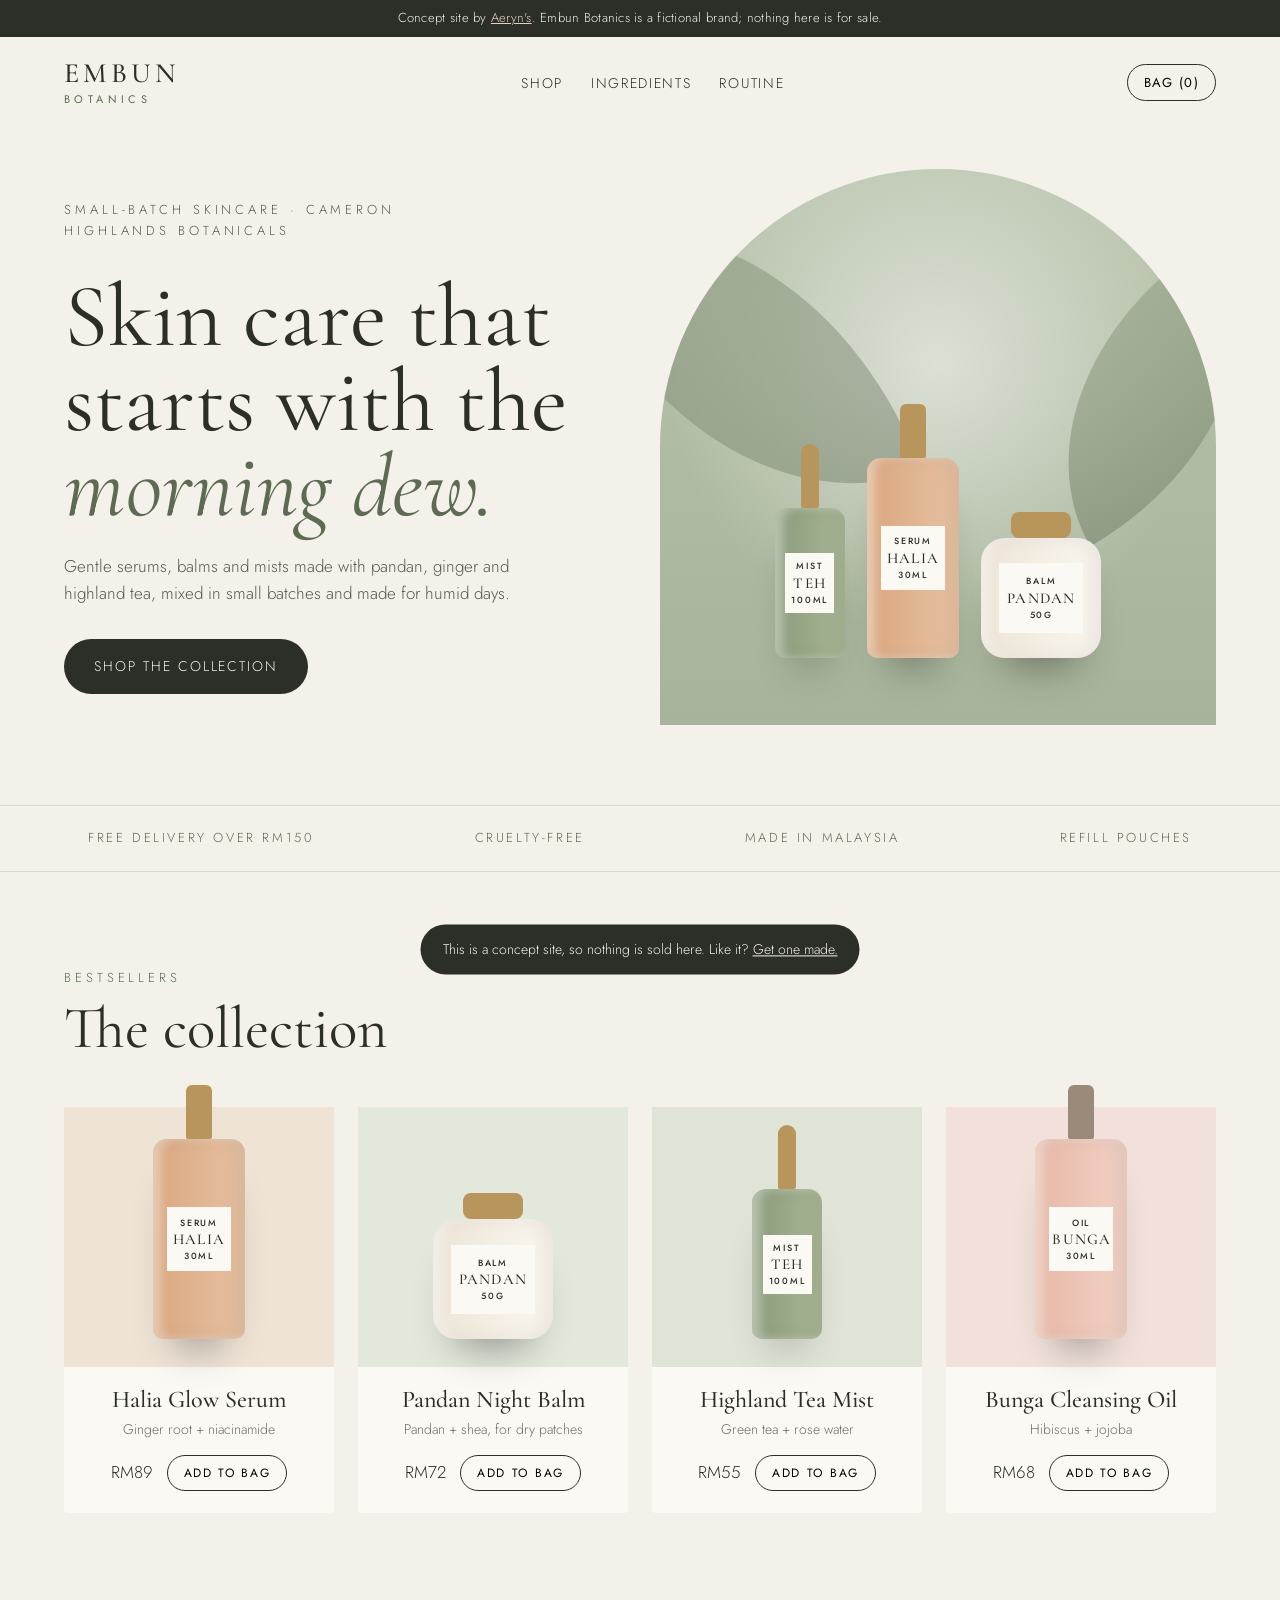
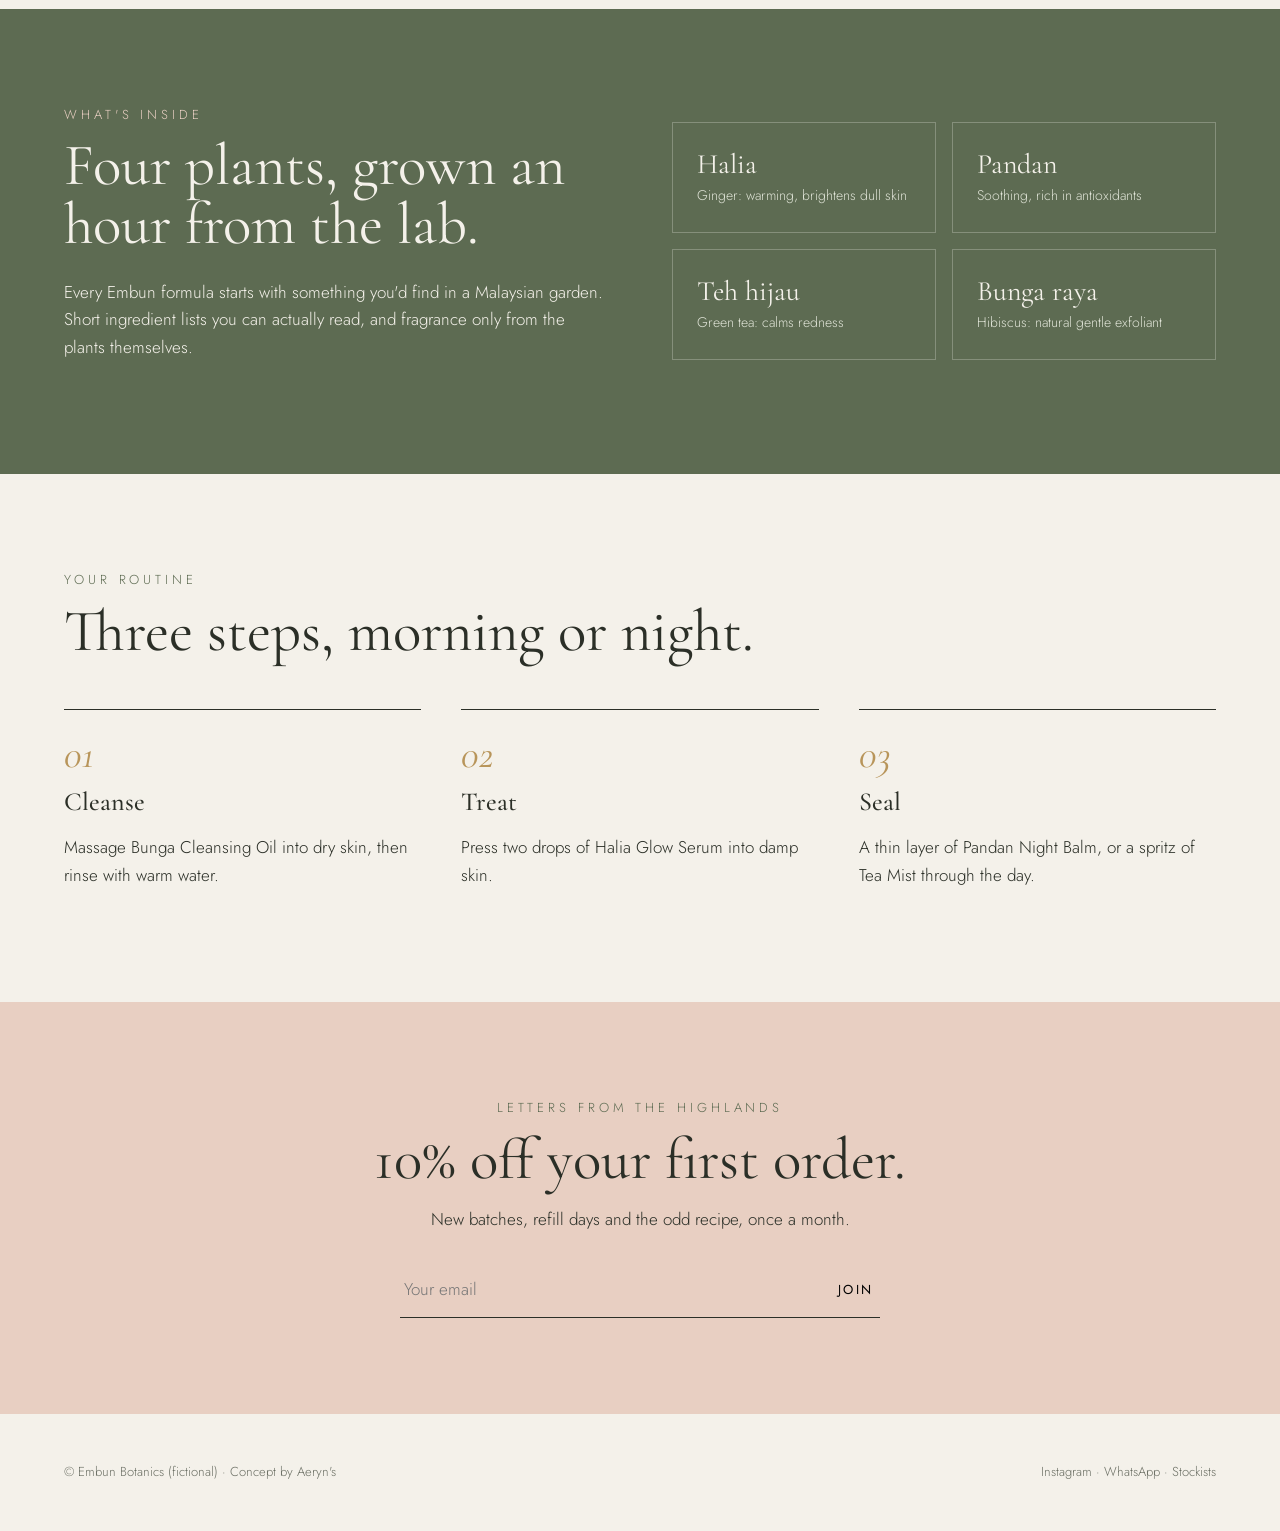
==== work/embun/index.html @ 61629719 "Broaden to all small brands, add 4 concept sites Co-Authored-By: Claude Opus 5.5 <noreply@anthropic." ====
<!doctype html>
<html lang="en">
<head>
<meta charset="utf-8">
<meta name="viewport" content="width=device-width, initial-scale=1">
<meta name="robots" content="noindex">
<title>Embun Botanics · Concept site by Aeryn's</title>
<link rel="preconnect" href="https://fonts.googleapis.com">
<link rel="preconnect" href="https://fonts.gstatic.com" crossorigin>
<link href="https://fonts.googleapis.com/css2?family=Cormorant+Garamond:ital,wght@0,400;0,500;1,400&family=Jost:wght@300;400;500&display=swap" rel="stylesheet">
<style>
  :root { --cream: #f4f1ea; --sage: #b9c4ad; --sage-d: #5d6b52; --ink: #2b2f27; --blush: #e8cfc2; --gold: #b8955a; }
  * { box-sizing: border-box; }
  body { margin: 0; background: var(--cream); color: var(--ink); font: 300 17px/1.6 Jost, system-ui, sans-serif; overflow-x: hidden; }
  a { color: inherit; }
  .concept { background: var(--ink); color: var(--cream); font-size: 13px; text-align: center; padding: 8px 16px; letter-spacing: .02em; }
  .concept a { color: var(--blush); }
  header { display: flex; align-items: center; justify-content: space-between; padding: 22px clamp(16px, 5vw, 64px); }
  .logo { font: 500 28px/1 'Cormorant Garamond', serif; letter-spacing: .14em; text-transform: uppercase; }
  .logo small { display: block; font: 400 11px Jost; letter-spacing: .4em; color: var(--sage-d); margin-top: 4px; }
  nav { display: flex; gap: 28px; font-size: 14px; letter-spacing: .12em; text-transform: uppercase; }
  nav a { text-decoration: none; }
  .bag { border: 1px solid var(--ink); border-radius: 999px; padding: 8px 16px; font-size: 13px; letter-spacing: .1em; text-transform: uppercase; background: none; font-family: inherit; cursor: pointer; }
  .hero { display: grid; grid-template-columns: 1fr 1fr; align-items: center; gap: 40px; padding: 40px clamp(16px, 5vw, 64px) 80px; }
  .hero h1 { font: 400 clamp(52px, 7vw, 104px)/.95 'Cormorant Garamond', serif; margin: 0 0 24px; }
  .hero h1 em { color: var(--sage-d); }
  .hero p { max-width: 30em; color: #555a50; margin: 0 0 32px; }
  .btn { display: inline-block; background: var(--ink); color: var(--cream); text-decoration: none; padding: 16px 30px; border-radius: 999px; font-size: 14px; letter-spacing: .14em; text-transform: uppercase; border: 0; cursor: pointer; font-family: inherit; }
  .stage { position: relative; aspect-ratio: 1 / 1; border-radius: 50% 50% 0 0; background: radial-gradient(circle at 50% 35%, #fff8 0, transparent 60%), linear-gradient(180deg, var(--sage) 0%, #a7b39a 100%); display: flex; align-items: flex-end; justify-content: center; gap: 4%; padding-bottom: 12%; overflow: hidden; }
  .leaf { position: absolute; width: 46%; height: 60%; border-radius: 0 100% 0 100%; background: linear-gradient(135deg, #7d8c6f, #4f5d45); opacity: .35; }
  .leaf.l1 { top: 4%; left: -8%; transform: rotate(-20deg); }
  .leaf.l2 { top: 10%; right: -12%; transform: rotate(60deg) scale(.8); }
  /* CSS bottles */
  .bottle { position: relative; display: flex; flex-direction: column; align-items: center; z-index: 1; }
  .cap { background: var(--gold); border-radius: 6px 6px 2px 2px; }
  .glass { border-radius: 14px 14px 10px 10px; display: flex; align-items: center; justify-content: center; box-shadow: inset -10px 0 18px #0001, inset 8px 0 10px #fff6, 0 30px 40px -24px #0006; }
  .label { background: #fbf9f4; width: 70%; padding: 10% 4%; text-align: center; font: 500 9px/1.3 Jost; letter-spacing: .2em; text-transform: uppercase; }
  .label b { display: block; font: 500 15px 'Cormorant Garamond', serif; letter-spacing: .08em; margin: 2px 0; }
  .b1 .cap { width: 26px; height: 54px; } .b1 .glass { width: 92px; height: 200px; background: linear-gradient(90deg, #d9a77f, #e8c2a3); }
  .b2 .cap { width: 60px; height: 26px; border-radius: 8px; } .b2 .glass { width: 120px; height: 120px; border-radius: 24px; background: linear-gradient(90deg, #ece4d6, #fbf7f0); }
  .b3 .cap { width: 18px; height: 64px; border-radius: 9px 9px 2px 2px; } .b3 .glass { width: 70px; height: 150px; background: linear-gradient(90deg, #8a9a7a, #aab896); }
  .strip { display: flex; justify-content: space-around; flex-wrap: wrap; gap: 16px; padding: 22px 16px; border-block: 1px solid #2b2f2722; font-size: 13px; letter-spacing: .2em; text-transform: uppercase; color: var(--sage-d); }
  section { padding: 96px clamp(16px, 5vw, 64px); }
  .eyebrow { font-size: 13px; letter-spacing: .3em; text-transform: uppercase; color: var(--sage-d); margin: 0 0 12px; }
  h2 { font: 400 clamp(38px, 4.6vw, 64px)/1 'Cormorant Garamond', serif; margin: 0 0 48px; }
  .products { display: grid; grid-template-columns: repeat(4, 1fr); gap: 24px; }
  .card { background: #fbf9f4; border-radius: 4px; padding: 0 0 22px; text-align: center; }
  .card .pic { height: 260px; display: flex; align-items: flex-end; justify-content: center; padding-bottom: 28px; margin-bottom: 18px; }
  .card h3 { font: 500 24px 'Cormorant Garamond', serif; margin: 0; }
  .card p { margin: 4px 0 14px; font-size: 14px; color: #6b6f64; }
  .card .row { display: flex; justify-content: center; align-items: center; gap: 14px; }
  .card button { background: none; border: 1px solid var(--ink); border-radius: 999px; padding: 8px 16px; font: 400 12px Jost; letter-spacing: .14em; text-transform: uppercase; cursor: pointer; }
  .card button:hover { background: var(--ink); color: var(--cream); }
  .story { display: grid; grid-template-columns: 1fr 1fr; gap: 64px; align-items: center; background: var(--sage-d); color: var(--cream); }
  .story h2 { margin-bottom: 24px; } .story .eyebrow { color: var(--blush); }
  .ingredients { display: grid; grid-template-columns: 1fr 1fr; gap: 16px; }
  .ing { border: 1px solid #f4f1ea44; padding: 24px; }
  .ing b { display: block; font: 400 28px 'Cormorant Garamond', serif; }
  .ing span { font-size: 14px; color: #dfe3d6; }
  .routine { display: grid; grid-template-columns: repeat(3, 1fr); gap: 40px; counter-reset: r; }
  .step { border-top: 1px solid var(--ink); padding-top: 20px; }
  .step::before { counter-increment: r; content: "0" counter(r); font: italic 400 40px 'Cormorant Garamond', serif; color: var(--gold); }
  .step h3 { font: 500 26px 'Cormorant Garamond', serif; margin: 8px 0; }
  .news { text-align: center; background: var(--blush); }
  .news h2 { margin-bottom: 16px; }
  .news form { display: flex; max-width: 480px; margin: 28px auto 0; border-bottom: 1px solid var(--ink); }
  .news input { flex: 1; background: none; border: 0; padding: 14px 4px; font: inherit; outline: none; min-width: 0; }
  .news button { background: none; border: 0; font: 400 13px Jost; letter-spacing: .2em; text-transform: uppercase; cursor: pointer; }
  footer { padding: 48px clamp(16px, 5vw, 64px); display: flex; justify-content: space-between; flex-wrap: wrap; gap: 16px; font-size: 13px; color: #6b6f64; }
  .toast { position: fixed; left: 50%; bottom: 24px; transform: translate(-50%, calc(100% + 48px)); background: var(--ink); color: var(--cream); padding: 14px 22px; border-radius: 999px; font-size: 14px; transition: transform .35s ease; z-index: 9; }
  .toast.show { transform: translate(-50%, 0); }
  @media (max-width: 900px) {
    nav { display: none; }
    .hero, .story { grid-template-columns: 1fr; }
    .products { grid-template-columns: 1fr 1fr; }
    .routine { grid-template-columns: 1fr; }
  }
  @media (max-width: 520px) { .products, .ingredients { grid-template-columns: 1fr; } .b1 .glass { width: 74px; height: 160px; } .b2 .glass { width: 96px; height: 96px; } .b3 .glass { width: 56px; height: 120px; } }
</style>
</head>
<body>
<div class="concept">Concept site by <a href="../../">Aeryn's</a>. Embun Botanics is a fictional brand; nothing here is for sale.</div>
<header>
  <div class="logo">Embun<small>botanics</small></div>
  <nav><a href="#shop">Shop</a><a href="#story">Ingredients</a><a href="#routine">Routine</a></nav>
  <button class="bag" data-demo>Bag (0)</button>
</header>

<div class="hero">
  <div>
    <p class="eyebrow">Small-batch skincare · Cameron Highlands botanicals</p>
    <h1>Skin care that starts with the <em>morning dew.</em></h1>
    <p>Gentle serums, balms and mists made with pandan, ginger and highland tea, mixed in small batches and made for humid days.</p>
    <a class="btn" href="#shop">Shop the collection</a>
  </div>
  <div class="stage" aria-hidden="true">
    <span class="leaf l1"></span><span class="leaf l2"></span>
    <div class="bottle b3"><div class="cap"></div><div class="glass"><div class="label">Mist<b>Teh</b>100ml</div></div></div>
    <div class="bottle b1"><div class="cap"></div><div class="glass"><div class="label">Serum<b>Halia</b>30ml</div></div></div>
    <div class="bottle b2"><div class="cap"></div><div class="glass"><div class="label">Balm<b>Pandan</b>50g</div></div></div>
  </div>
</div>

<div class="strip"><span>Free delivery over RM150</span><span>Cruelty-free</span><span>Made in Malaysia</span><span>Refill pouches</span></div>

<section id="shop">
  <p class="eyebrow">Bestsellers</p>
  <h2>The collection</h2>
  <div class="products">
    <div class="card"><div class="pic" style="background:#efe3d6"><div class="bottle b1"><div class="cap"></div><div class="glass"><div class="label">Serum<b>Halia</b>30ml</div></div></div></div><h3>Halia Glow Serum</h3><p>Ginger root + niacinamide</p><div class="row"><span>RM89</span><button data-demo>Add to bag</button></div></div>
    <div class="card"><div class="pic" style="background:#e3e8dc"><div class="bottle b2"><div class="cap"></div><div class="glass"><div class="label">Balm<b>Pandan</b>50g</div></div></div></div><h3>Pandan Night Balm</h3><p>Pandan + shea, for dry patches</p><div class="row"><span>RM72</span><button data-demo>Add to bag</button></div></div>
    <div class="card"><div class="pic" style="background:#dfe4d6"><div class="bottle b3"><div class="cap"></div><div class="glass"><div class="label">Mist<b>Teh</b>100ml</div></div></div></div><h3>Highland Tea Mist</h3><p>Green tea + rose water</p><div class="row"><span>RM55</span><button data-demo>Add to bag</button></div></div>
    <div class="card"><div class="pic" style="background:#f1e1da"><div class="bottle b1"><div class="cap" style="background:#9a8a7a"></div><div class="glass" style="background:linear-gradient(90deg,#e7b7a6,#f2d3c6)"><div class="label">Oil<b>Bunga</b>30ml</div></div></div></div><h3>Bunga Cleansing Oil</h3><p>Hibiscus + jojoba</p><div class="row"><span>RM68</span><button data-demo>Add to bag</button></div></div>
  </div>
</section>

<section class="story" id="story">
  <div>
    <p class="eyebrow">What's inside</p>
    <h2>Four plants, grown an hour from the lab.</h2>
    <p>Every Embun formula starts with something you'd find in a Malaysian garden. Short ingredient lists you can actually read, and fragrance only from the plants themselves.</p>
  </div>
  <div class="ingredients">
    <div class="ing"><b>Halia</b><span>Ginger: warming, brightens dull skin</span></div>
    <div class="ing"><b>Pandan</b><span>Soothing, rich in antioxidants</span></div>
    <div class="ing"><b>Teh hijau</b><span>Green tea: calms redness</span></div>
    <div class="ing"><b>Bunga raya</b><span>Hibiscus: natural gentle exfoliant</span></div>
  </div>
</section>

<section id="routine">
  <p class="eyebrow">Your routine</p>
  <h2>Three steps, morning or night.</h2>
  <div class="routine">
    <div class="step"><h3>Cleanse</h3><p>Massage Bunga Cleansing Oil into dry skin, then rinse with warm water.</p></div>
    <div class="step"><h3>Treat</h3><p>Press two drops of Halia Glow Serum into damp skin.</p></div>
    <div class="step"><h3>Seal</h3><p>A thin layer of Pandan Night Balm, or a spritz of Tea Mist through the day.</p></div>
  </div>
</section>

<section class="news">
  <p class="eyebrow">Letters from the highlands</p>
  <h2>10% off your first order.</h2>
  <p>New batches, refill days and the odd recipe, once a month.</p>
  <form onsubmit="event.preventDefault(); toast()"><input type="email" placeholder="Your email" aria-label="Your email"><button>Join</button></form>
</section>

<footer><span>© Embun Botanics (fictional) · Concept by Aeryn's</span><span>Instagram · WhatsApp · Stockists</span></footer>
<div class="toast" role="status">This is a concept site, so nothing is sold here. Like it? <a href="../../#contact">Get one made.</a></div>
<script>
  const t = document.querySelector('.toast'); let timer;
  function toast() { t.classList.add('show'); clearTimeout(timer); timer = setTimeout(() => t.classList.remove('show'), 3200); }
  document.querySelectorAll('[data-demo]').forEach(b => b.addEventListener('click', toast));
</script>
</body>
</html>
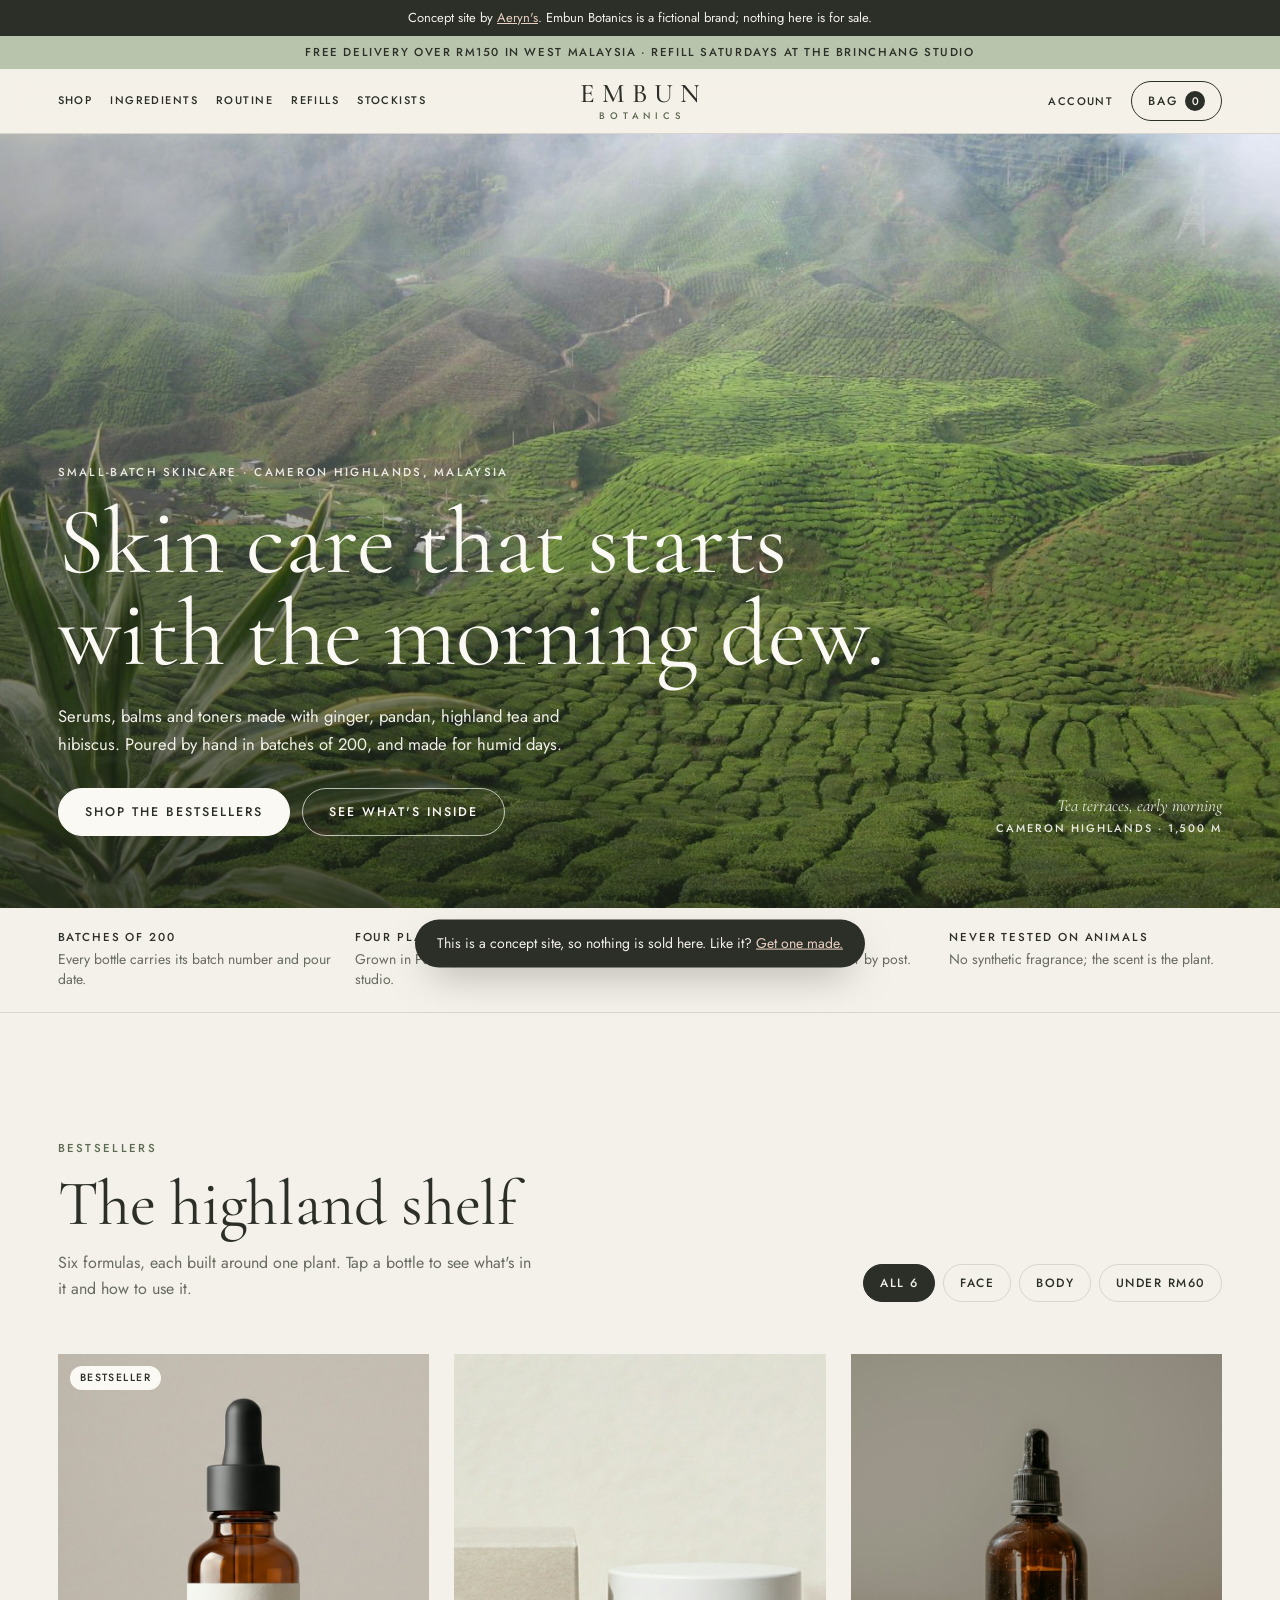
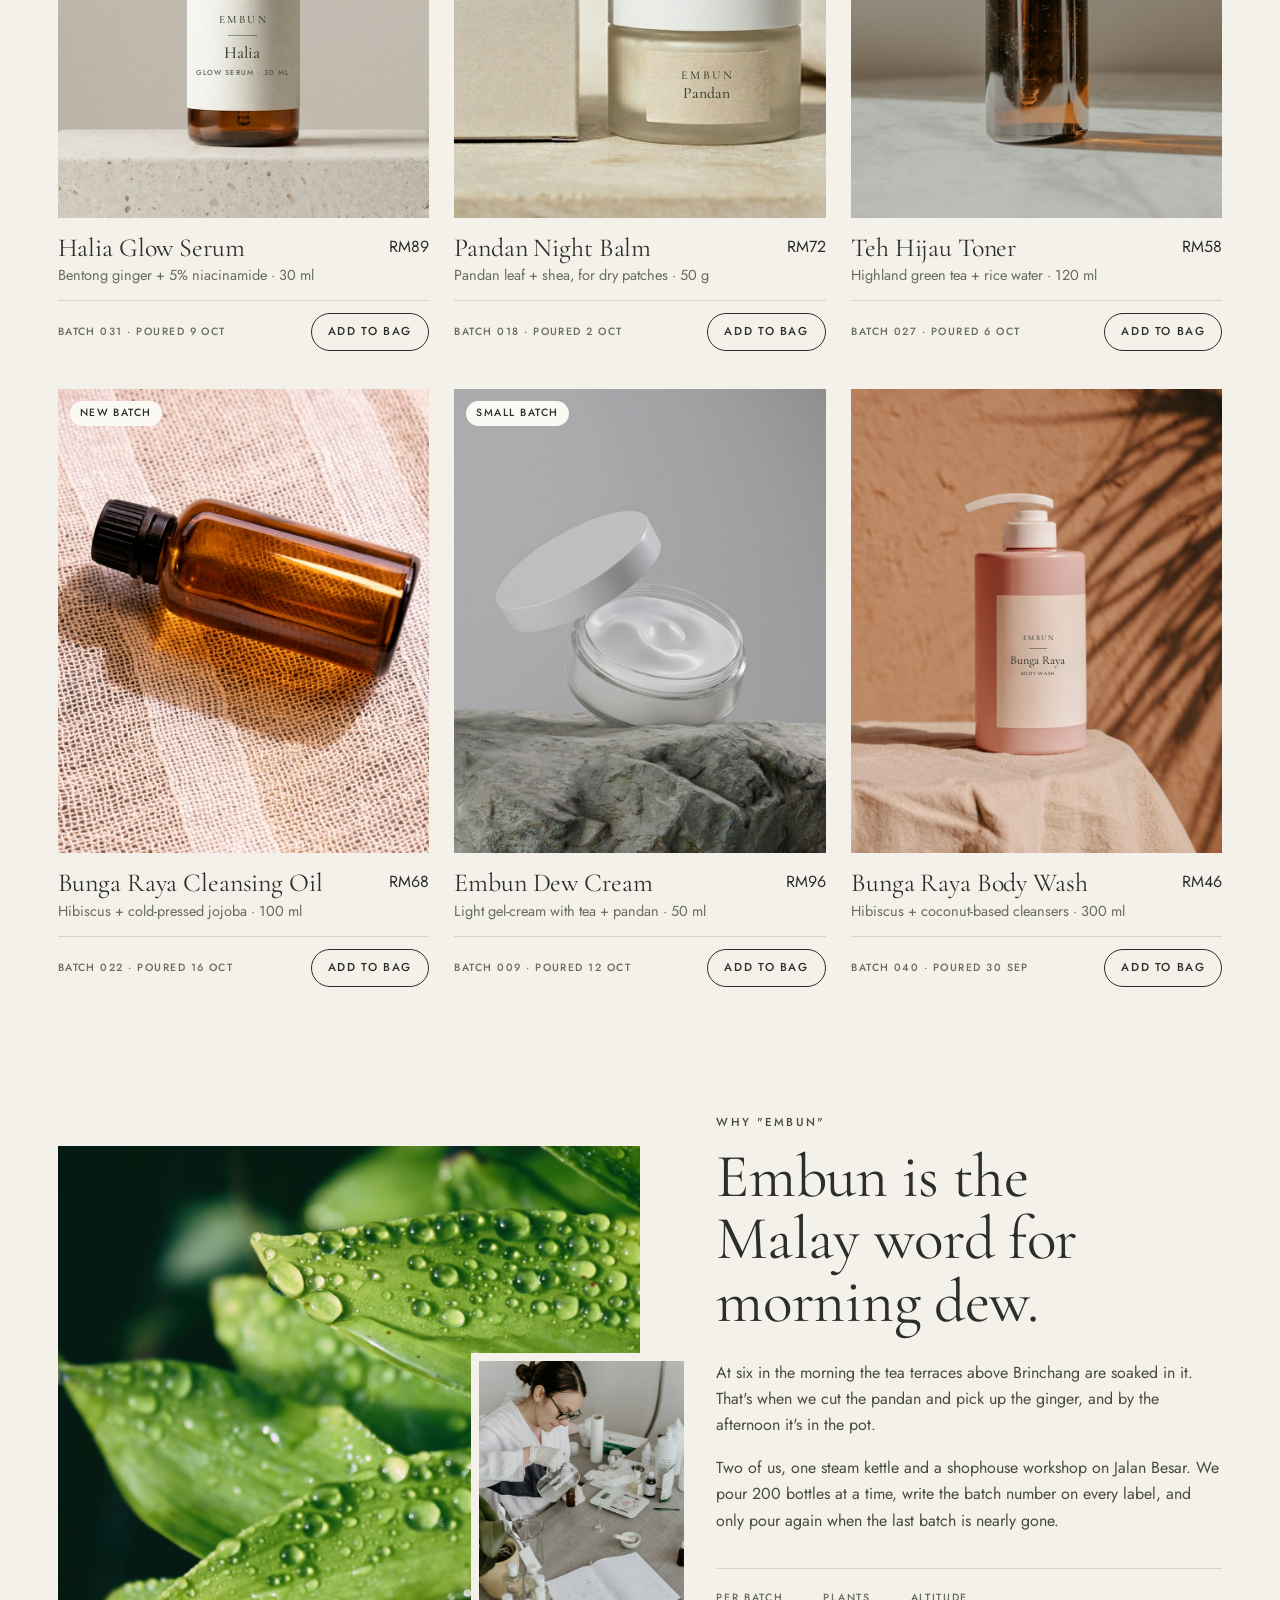
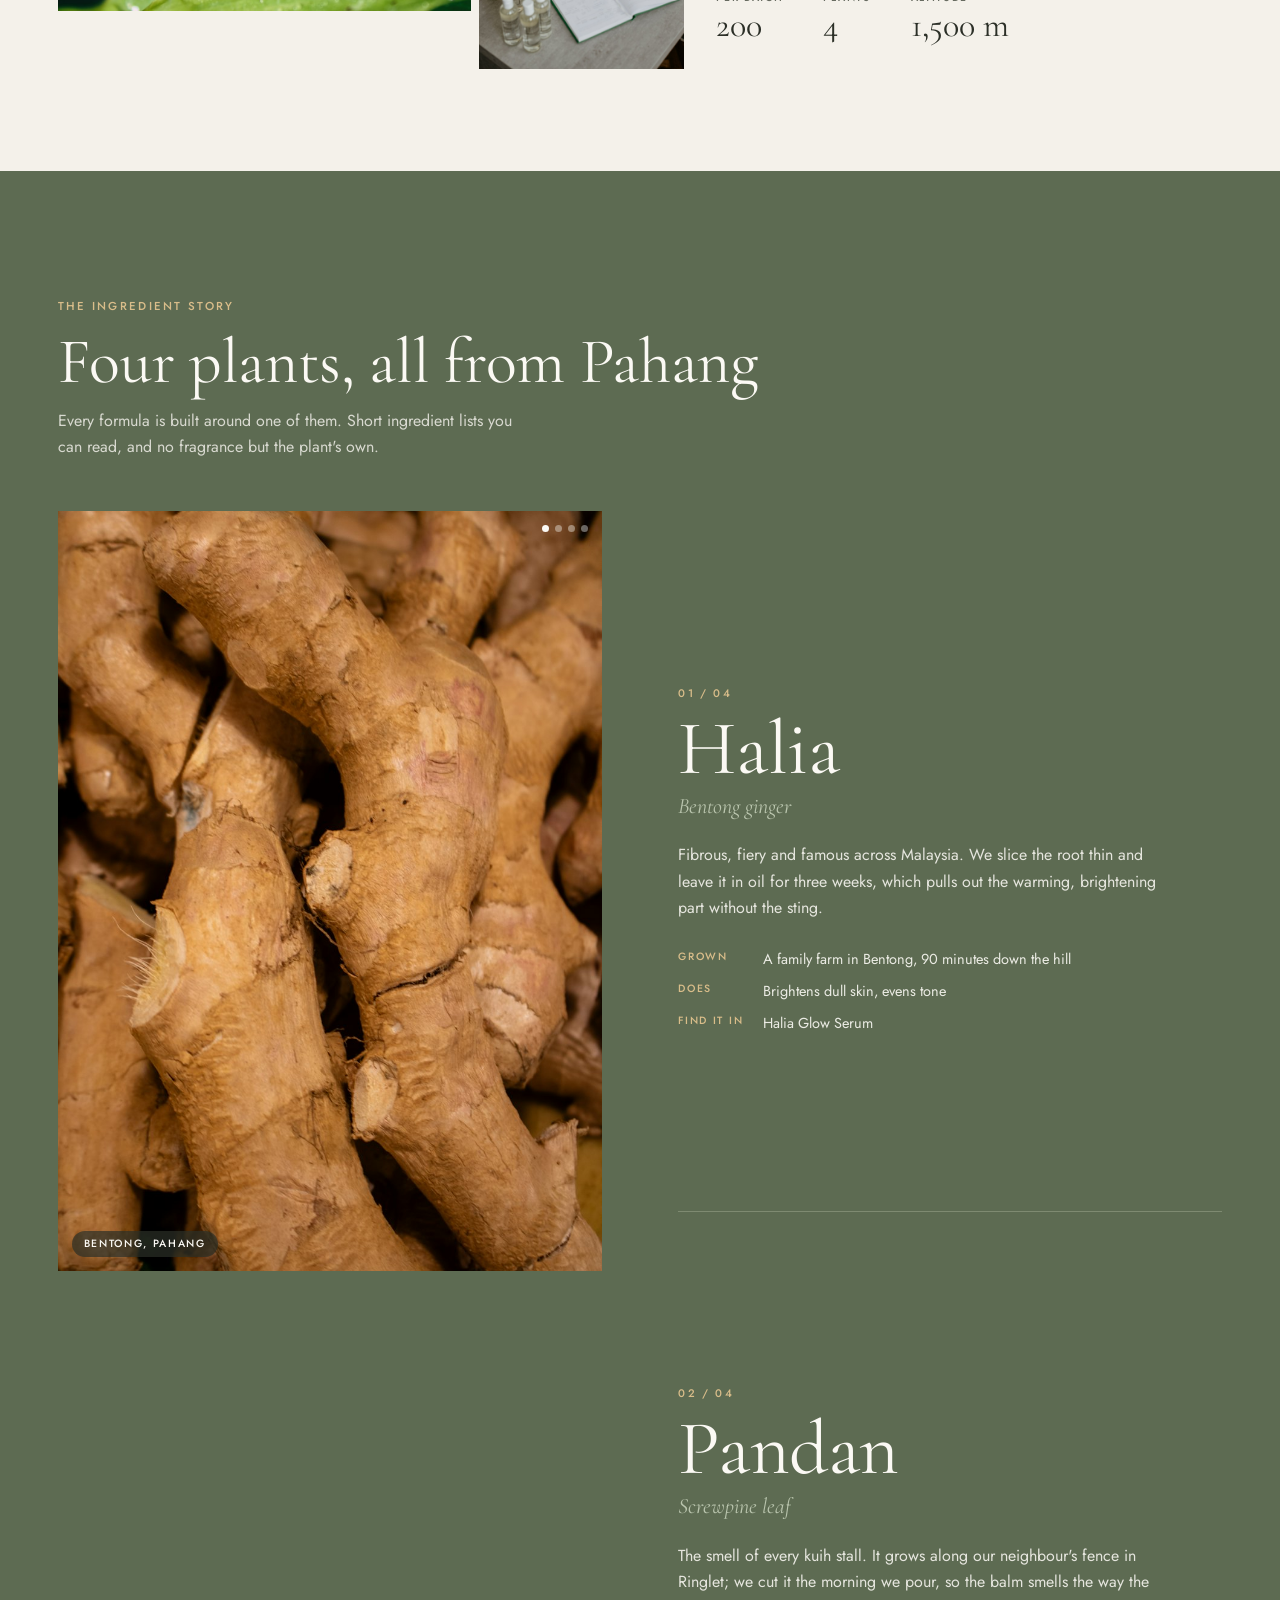
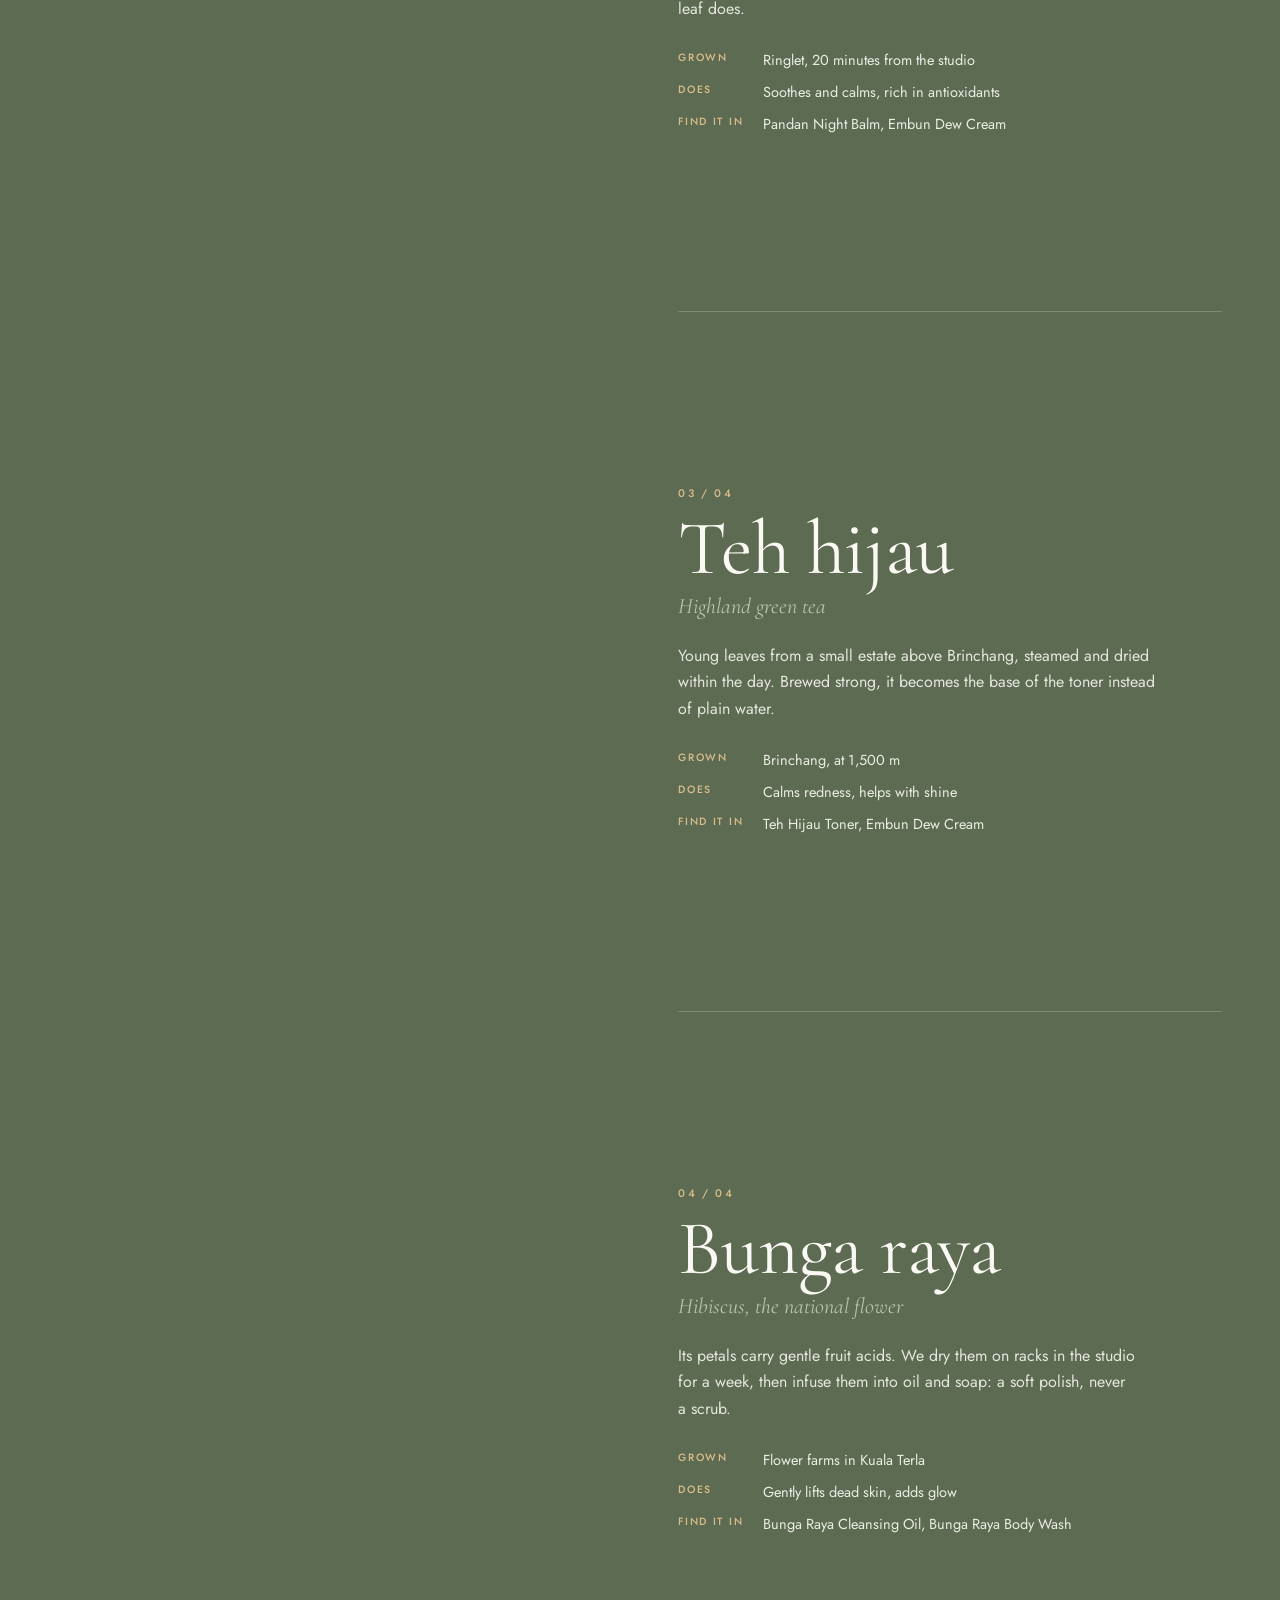
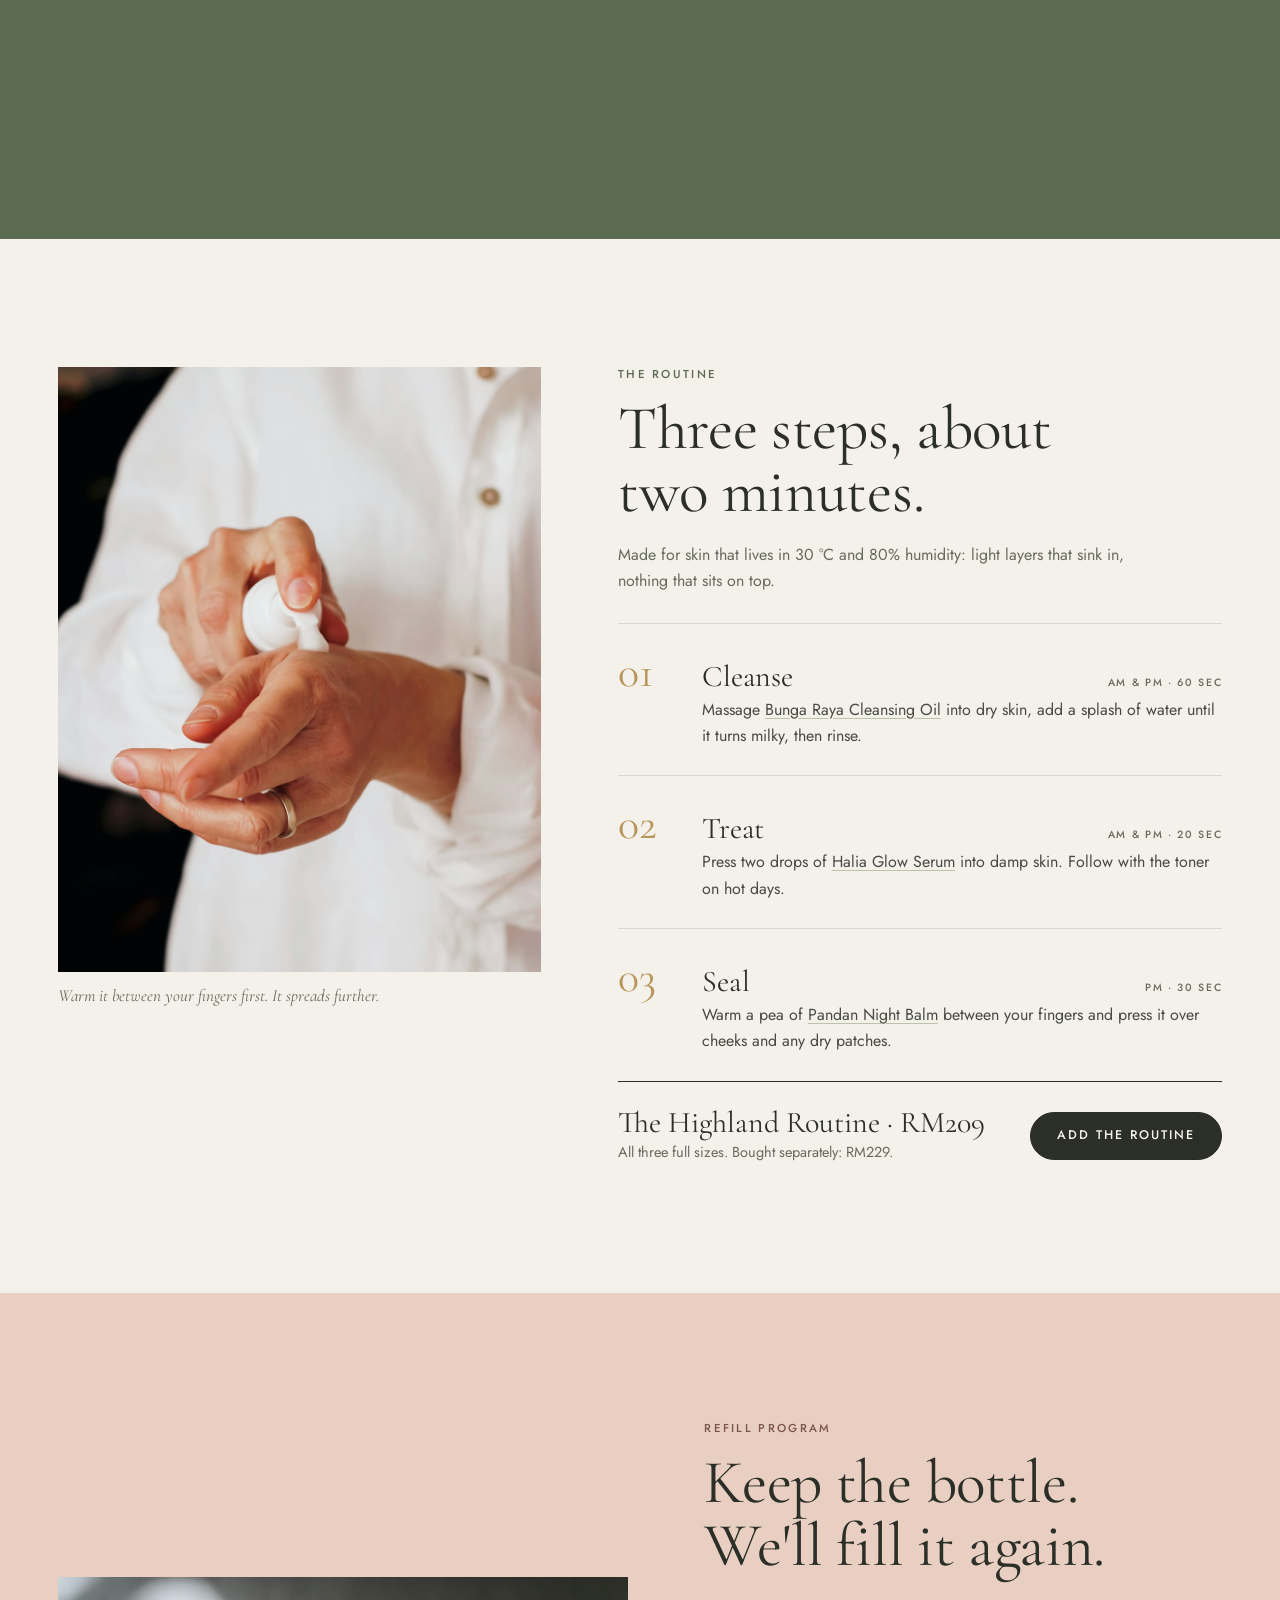
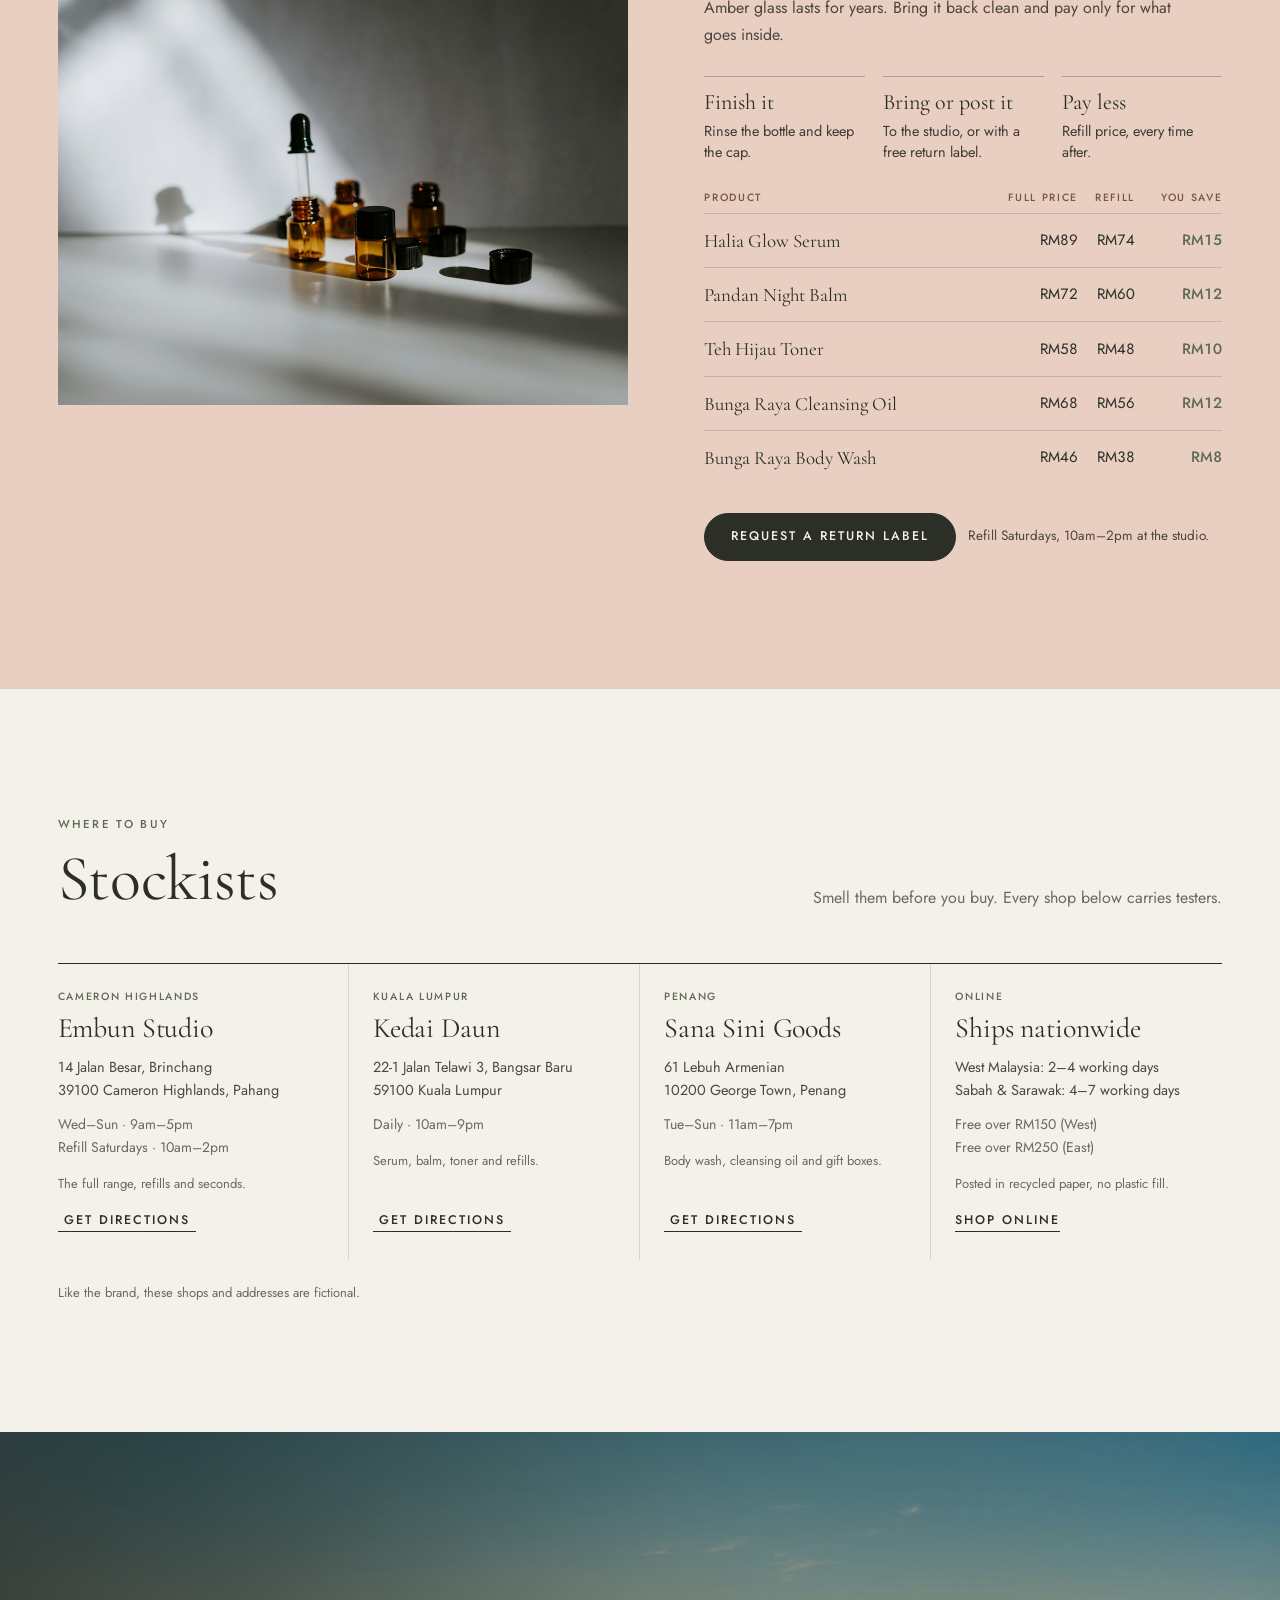
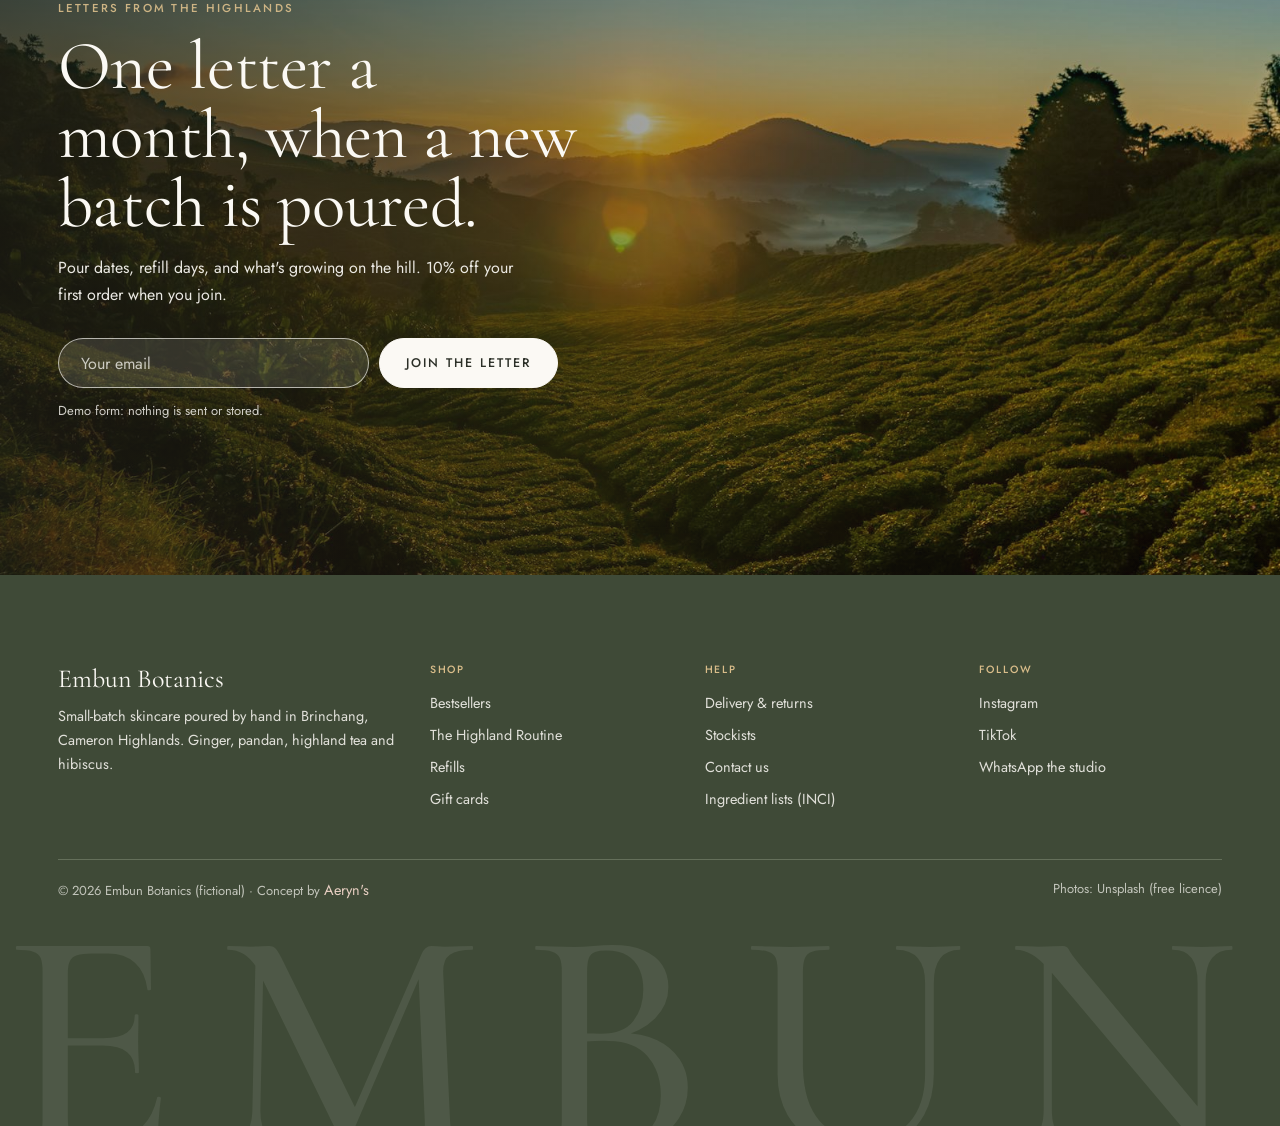
==== commit e0ac6165: "Auto-sync: 93 file(s), 2026-10-21 13:48" ====
--- a/work/embun/index.html
+++ b/work/embun/index.html
@@ -1,156 +1,387 @@
 <!doctype html>
-<html lang="en">
+<html lang="en-MY">
 <head>
 <meta charset="utf-8">
 <meta name="viewport" content="width=device-width, initial-scale=1">
 <meta name="robots" content="noindex">
-<title>Embun Botanics · Concept site by Aeryn's</title>
+<title>Embun Botanics · Small-batch skincare from Cameron Highlands · Concept site by Aeryn's</title>
+<meta name="description" content="A concept shop by Aeryn's for a fictional skincare brand: ginger, pandan, highland tea and hibiscus, poured in small batches in Cameron Highlands.">
+<meta name="theme-color" content="#f4f1ea">
 <link rel="preconnect" href="https://fonts.googleapis.com">
 <link rel="preconnect" href="https://fonts.gstatic.com" crossorigin>
 <link href="https://fonts.googleapis.com/css2?family=Cormorant+Garamond:ital,wght@0,400;0,500;1,400&family=Jost:wght@300;400;500&display=swap" rel="stylesheet">
-<style>
-  :root { --cream: #f4f1ea; --sage: #b9c4ad; --sage-d: #5d6b52; --ink: #2b2f27; --blush: #e8cfc2; --gold: #b8955a; }
-  * { box-sizing: border-box; }
-  body { margin: 0; background: var(--cream); color: var(--ink); font: 300 17px/1.6 Jost, system-ui, sans-serif; overflow-x: hidden; }
-  a { color: inherit; }
-  .concept { background: var(--ink); color: var(--cream); font-size: 13px; text-align: center; padding: 8px 16px; letter-spacing: .02em; }
-  .concept a { color: var(--blush); }
-  header { display: flex; align-items: center; justify-content: space-between; padding: 22px clamp(16px, 5vw, 64px); }
-  .logo { font: 500 28px/1 'Cormorant Garamond', serif; letter-spacing: .14em; text-transform: uppercase; }
-  .logo small { display: block; font: 400 11px Jost; letter-spacing: .4em; color: var(--sage-d); margin-top: 4px; }
-  nav { display: flex; gap: 28px; font-size: 14px; letter-spacing: .12em; text-transform: uppercase; }
-  nav a { text-decoration: none; }
-  .bag { border: 1px solid var(--ink); border-radius: 999px; padding: 8px 16px; font-size: 13px; letter-spacing: .1em; text-transform: uppercase; background: none; font-family: inherit; cursor: pointer; }
-  .hero { display: grid; grid-template-columns: 1fr 1fr; align-items: center; gap: 40px; padding: 40px clamp(16px, 5vw, 64px) 80px; }
-  .hero h1 { font: 400 clamp(52px, 7vw, 104px)/.95 'Cormorant Garamond', serif; margin: 0 0 24px; }
-  .hero h1 em { color: var(--sage-d); }
-  .hero p { max-width: 30em; color: #555a50; margin: 0 0 32px; }
-  .btn { display: inline-block; background: var(--ink); color: var(--cream); text-decoration: none; padding: 16px 30px; border-radius: 999px; font-size: 14px; letter-spacing: .14em; text-transform: uppercase; border: 0; cursor: pointer; font-family: inherit; }
-  .stage { position: relative; aspect-ratio: 1 / 1; border-radius: 50% 50% 0 0; background: radial-gradient(circle at 50% 35%, #fff8 0, transparent 60%), linear-gradient(180deg, var(--sage) 0%, #a7b39a 100%); display: flex; align-items: flex-end; justify-content: center; gap: 4%; padding-bottom: 12%; overflow: hidden; }
-  .leaf { position: absolute; width: 46%; height: 60%; border-radius: 0 100% 0 100%; background: linear-gradient(135deg, #7d8c6f, #4f5d45); opacity: .35; }
-  .leaf.l1 { top: 4%; left: -8%; transform: rotate(-20deg); }
-  .leaf.l2 { top: 10%; right: -12%; transform: rotate(60deg) scale(.8); }
-  /* CSS bottles */
-  .bottle { position: relative; display: flex; flex-direction: column; align-items: center; z-index: 1; }
-  .cap { background: var(--gold); border-radius: 6px 6px 2px 2px; }
-  .glass { border-radius: 14px 14px 10px 10px; display: flex; align-items: center; justify-content: center; box-shadow: inset -10px 0 18px #0001, inset 8px 0 10px #fff6, 0 30px 40px -24px #0006; }
-  .label { background: #fbf9f4; width: 70%; padding: 10% 4%; text-align: center; font: 500 9px/1.3 Jost; letter-spacing: .2em; text-transform: uppercase; }
-  .label b { display: block; font: 500 15px 'Cormorant Garamond', serif; letter-spacing: .08em; margin: 2px 0; }
-  .b1 .cap { width: 26px; height: 54px; } .b1 .glass { width: 92px; height: 200px; background: linear-gradient(90deg, #d9a77f, #e8c2a3); }
-  .b2 .cap { width: 60px; height: 26px; border-radius: 8px; } .b2 .glass { width: 120px; height: 120px; border-radius: 24px; background: linear-gradient(90deg, #ece4d6, #fbf7f0); }
-  .b3 .cap { width: 18px; height: 64px; border-radius: 9px 9px 2px 2px; } .b3 .glass { width: 70px; height: 150px; background: linear-gradient(90deg, #8a9a7a, #aab896); }
-  .strip { display: flex; justify-content: space-around; flex-wrap: wrap; gap: 16px; padding: 22px 16px; border-block: 1px solid #2b2f2722; font-size: 13px; letter-spacing: .2em; text-transform: uppercase; color: var(--sage-d); }
-  section { padding: 96px clamp(16px, 5vw, 64px); }
-  .eyebrow { font-size: 13px; letter-spacing: .3em; text-transform: uppercase; color: var(--sage-d); margin: 0 0 12px; }
-  h2 { font: 400 clamp(38px, 4.6vw, 64px)/1 'Cormorant Garamond', serif; margin: 0 0 48px; }
-  .products { display: grid; grid-template-columns: repeat(4, 1fr); gap: 24px; }
-  .card { background: #fbf9f4; border-radius: 4px; padding: 0 0 22px; text-align: center; }
-  .card .pic { height: 260px; display: flex; align-items: flex-end; justify-content: center; padding-bottom: 28px; margin-bottom: 18px; }
-  .card h3 { font: 500 24px 'Cormorant Garamond', serif; margin: 0; }
-  .card p { margin: 4px 0 14px; font-size: 14px; color: #6b6f64; }
-  .card .row { display: flex; justify-content: center; align-items: center; gap: 14px; }
-  .card button { background: none; border: 1px solid var(--ink); border-radius: 999px; padding: 8px 16px; font: 400 12px Jost; letter-spacing: .14em; text-transform: uppercase; cursor: pointer; }
-  .card button:hover { background: var(--ink); color: var(--cream); }
-  .story { display: grid; grid-template-columns: 1fr 1fr; gap: 64px; align-items: center; background: var(--sage-d); color: var(--cream); }
-  .story h2 { margin-bottom: 24px; } .story .eyebrow { color: var(--blush); }
-  .ingredients { display: grid; grid-template-columns: 1fr 1fr; gap: 16px; }
-  .ing { border: 1px solid #f4f1ea44; padding: 24px; }
-  .ing b { display: block; font: 400 28px 'Cormorant Garamond', serif; }
-  .ing span { font-size: 14px; color: #dfe3d6; }
-  .routine { display: grid; grid-template-columns: repeat(3, 1fr); gap: 40px; counter-reset: r; }
-  .step { border-top: 1px solid var(--ink); padding-top: 20px; }
-  .step::before { counter-increment: r; content: "0" counter(r); font: italic 400 40px 'Cormorant Garamond', serif; color: var(--gold); }
-  .step h3 { font: 500 26px 'Cormorant Garamond', serif; margin: 8px 0; }
-  .news { text-align: center; background: var(--blush); }
-  .news h2 { margin-bottom: 16px; }
-  .news form { display: flex; max-width: 480px; margin: 28px auto 0; border-bottom: 1px solid var(--ink); }
-  .news input { flex: 1; background: none; border: 0; padding: 14px 4px; font: inherit; outline: none; min-width: 0; }
-  .news button { background: none; border: 0; font: 400 13px Jost; letter-spacing: .2em; text-transform: uppercase; cursor: pointer; }
-  footer { padding: 48px clamp(16px, 5vw, 64px); display: flex; justify-content: space-between; flex-wrap: wrap; gap: 16px; font-size: 13px; color: #6b6f64; }
-  .toast { position: fixed; left: 50%; bottom: 24px; transform: translate(-50%, calc(100% + 48px)); background: var(--ink); color: var(--cream); padding: 14px 22px; border-radius: 999px; font-size: 14px; transition: transform .35s ease; z-index: 9; }
-  .toast.show { transform: translate(-50%, 0); }
-  @media (max-width: 900px) {
-    nav { display: none; }
-    .hero, .story { grid-template-columns: 1fr; }
-    .products { grid-template-columns: 1fr 1fr; }
-    .routine { grid-template-columns: 1fr; }
-  }
-  @media (max-width: 520px) { .products, .ingredients { grid-template-columns: 1fr; } .b1 .glass { width: 74px; height: 160px; } .b2 .glass { width: 96px; height: 96px; } .b3 .glass { width: 56px; height: 120px; } }
-</style>
+<link rel="stylesheet" href="styles.css">
+<link rel="preload" as="image" href="assets/hero-highlands.jpg">
 </head>
 <body>
 <div class="concept">Concept site by <a href="../../">Aeryn's</a>. Embun Botanics is a fictional brand; nothing here is for sale.</div>
-<header>
-  <div class="logo">Embun<small>botanics</small></div>
-  <nav><a href="#shop">Shop</a><a href="#story">Ingredients</a><a href="#routine">Routine</a></nav>
-  <button class="bag" data-demo>Bag (0)</button>
+<div class="announce">Free delivery over RM150 in West Malaysia · Refill Saturdays at the Brinchang studio</div>
+
+<header class="hdr">
+  <div class="wrap">
+    <nav class="nav" aria-label="Main">
+      <a href="#shop">Shop</a><a href="#ingredients">Ingredients</a><a href="#routine">Routine</a><a href="#refill">Refills</a><a href="#stockists">Stockists</a>
+    </nav>
+    <button class="menu-btn" aria-expanded="false" aria-controls="mnav">Menu</button>
+    <a class="logo" href="#top" aria-label="Embun Botanics, back to top"><b>EMBUN</b><span>Botanics</span></a>
+    <div class="hdr-r">
+      <button class="txt" data-demo>Account</button>
+      <button class="bag-btn" data-open-bag aria-controls="bag"><span class="lbl-t">Bag</span><span class="count num" aria-label="items in bag">0</span></button>
+    </div>
+  </div>
+  <nav class="mnav" id="mnav" aria-label="Mobile">
+    <a href="#shop">Shop</a><a href="#ingredients">Ingredients</a><a href="#routine">Routine</a><a href="#refill">Refills</a><a href="#stockists">Stockists</a>
+  </nav>
 </header>
 
-<div class="hero">
-  <div>
-    <p class="eyebrow">Small-batch skincare · Cameron Highlands botanicals</p>
-    <h1>Skin care that starts with the <em>morning dew.</em></h1>
-    <p>Gentle serums, balms and mists made with pandan, ginger and highland tea, mixed in small batches and made for humid days.</p>
-    <a class="btn" href="#shop">Shop the collection</a>
-  </div>
-  <div class="stage" aria-hidden="true">
-    <span class="leaf l1"></span><span class="leaf l2"></span>
-    <div class="bottle b3"><div class="cap"></div><div class="glass"><div class="label">Mist<b>Teh</b>100ml</div></div></div>
-    <div class="bottle b1"><div class="cap"></div><div class="glass"><div class="label">Serum<b>Halia</b>30ml</div></div></div>
-    <div class="bottle b2"><div class="cap"></div><div class="glass"><div class="label">Balm<b>Pandan</b>50g</div></div></div>
-  </div>
+<main id="top">
+<section class="hero" aria-labelledby="hero-h">
+  <img src="assets/hero-highlands.jpg" width="1600" height="898" alt="Tea terraces on a misty hillside in the Malaysian highlands">
+  <div class="wrap">
+    <div>
+      <p class="eyebrow">Small-batch skincare · Cameron Highlands, Malaysia</p>
+      <h1 id="hero-h">Skin care that starts with the morning dew.</h1>
+      <p class="lead">Serums, balms and toners made with ginger, pandan, highland tea and hibiscus. Poured by hand in batches of 200, and made for humid days.</p>
+      <div class="ctas">
+        <a class="btn on-photo" href="#shop">Shop the bestsellers</a>
+        <a class="btn line-light" href="#ingredients">See what's inside</a>
+      </div>
+    </div>
+    <p class="cap">Tea terraces, early morning<span>Cameron Highlands · 1,500 m</span></p>
+  </div>
+</section>
+
+<div class="promises">
+  <ul>
+    <li><b>Batches of 200</b>Every bottle carries its batch number and pour date.</li>
+    <li><b>Four plants, one hour away</b>Grown in Pahang, most within an hour of the studio.</li>
+    <li><b>Bring the bottle back</b>RM5 off every refill, at the studio or by post.</li>
+    <li><b>Never tested on animals</b>No synthetic fragrance; the scent is the plant.</li>
+  </ul>
 </div>
 
-<div class="strip"><span>Free delivery over RM150</span><span>Cruelty-free</span><span>Made in Malaysia</span><span>Refill pouches</span></div>
-
-<section id="shop">
-  <p class="eyebrow">Bestsellers</p>
-  <h2>The collection</h2>
-  <div class="products">
-    <div class="card"><div class="pic" style="background:#efe3d6"><div class="bottle b1"><div class="cap"></div><div class="glass"><div class="label">Serum<b>Halia</b>30ml</div></div></div></div><h3>Halia Glow Serum</h3><p>Ginger root + niacinamide</p><div class="row"><span>RM89</span><button data-demo>Add to bag</button></div></div>
-    <div class="card"><div class="pic" style="background:#e3e8dc"><div class="bottle b2"><div class="cap"></div><div class="glass"><div class="label">Balm<b>Pandan</b>50g</div></div></div></div><h3>Pandan Night Balm</h3><p>Pandan + shea, for dry patches</p><div class="row"><span>RM72</span><button data-demo>Add to bag</button></div></div>
-    <div class="card"><div class="pic" style="background:#dfe4d6"><div class="bottle b3"><div class="cap"></div><div class="glass"><div class="label">Mist<b>Teh</b>100ml</div></div></div></div><h3>Highland Tea Mist</h3><p>Green tea + rose water</p><div class="row"><span>RM55</span><button data-demo>Add to bag</button></div></div>
-    <div class="card"><div class="pic" style="background:#f1e1da"><div class="bottle b1"><div class="cap" style="background:#9a8a7a"></div><div class="glass" style="background:linear-gradient(90deg,#e7b7a6,#f2d3c6)"><div class="label">Oil<b>Bunga</b>30ml</div></div></div></div><h3>Bunga Cleansing Oil</h3><p>Hibiscus + jojoba</p><div class="row"><span>RM68</span><button data-demo>Add to bag</button></div></div>
-  </div>
-</section>
-
-<section class="story" id="story">
-  <div>
-    <p class="eyebrow">What's inside</p>
-    <h2>Four plants, grown an hour from the lab.</h2>
-    <p>Every Embun formula starts with something you'd find in a Malaysian garden. Short ingredient lists you can actually read, and fragrance only from the plants themselves.</p>
-  </div>
-  <div class="ingredients">
-    <div class="ing"><b>Halia</b><span>Ginger: warming, brightens dull skin</span></div>
-    <div class="ing"><b>Pandan</b><span>Soothing, rich in antioxidants</span></div>
-    <div class="ing"><b>Teh hijau</b><span>Green tea: calms redness</span></div>
-    <div class="ing"><b>Bunga raya</b><span>Hibiscus: natural gentle exfoliant</span></div>
-  </div>
-</section>
-
-<section id="routine">
-  <p class="eyebrow">Your routine</p>
-  <h2>Three steps, morning or night.</h2>
-  <div class="routine">
-    <div class="step"><h3>Cleanse</h3><p>Massage Bunga Cleansing Oil into dry skin, then rinse with warm water.</p></div>
-    <div class="step"><h3>Treat</h3><p>Press two drops of Halia Glow Serum into damp skin.</p></div>
-    <div class="step"><h3>Seal</h3><p>A thin layer of Pandan Night Balm, or a spritz of Tea Mist through the day.</p></div>
-  </div>
-</section>
-
-<section class="news">
-  <p class="eyebrow">Letters from the highlands</p>
-  <h2>10% off your first order.</h2>
-  <p>New batches, refill days and the odd recipe, once a month.</p>
-  <form onsubmit="event.preventDefault(); toast()"><input type="email" placeholder="Your email" aria-label="Your email"><button>Join</button></form>
-</section>
-
-<footer><span>© Embun Botanics (fictional) · Concept by Aeryn's</span><span>Instagram · WhatsApp · Stockists</span></footer>
-<div class="toast" role="status">This is a concept site, so nothing is sold here. Like it? <a href="../../#contact">Get one made.</a></div>
-<script>
-  const t = document.querySelector('.toast'); let timer;
-  function toast() { t.classList.add('show'); clearTimeout(timer); timer = setTimeout(() => t.classList.remove('show'), 3200); }
-  document.querySelectorAll('[data-demo]').forEach(b => b.addEventListener('click', toast));
-</script>
+<section class="sec" id="shop" aria-labelledby="shop-h">
+  <div class="wrap">
+    <div class="head rv">
+      <div>
+        <p class="eyebrow">Bestsellers</p>
+        <h2 id="shop-h">The highland shelf</h2>
+        <p class="sub">Six formulas, each built around one plant. Tap a bottle to see what's in it and how to use it.</p>
+      </div>
+      <div class="chips" role="group" aria-label="Filter products">
+        <button class="chip" data-filter="all" aria-pressed="true">All 6</button>
+        <button class="chip" data-filter="face" aria-pressed="false">Face</button>
+        <button class="chip" data-filter="body" aria-pressed="false">Body</button>
+        <button class="chip" data-filter="under60" aria-pressed="false">Under RM60</button>
+      </div>
+    </div>
+
+    <div class="grid">
+      <article class="prod rv" data-id="halia" data-cat="face">
+        <button class="media" data-qv aria-label="Quick view: Halia Glow Serum">
+          <span class="tag">Bestseller</span>
+          <img src="assets/serum-halia.jpg" width="880" height="1100" alt="Amber glass dropper bottle on a stone plinth" loading="lazy">
+          <span class="lbl serum" aria-hidden="true"><i>EMBUN</i><s></s><u>Halia</u><em>Glow serum · 30 ml</em></span>
+          <span class="qv">Quick view</span>
+        </button>
+        <div class="info">
+          <h3>Halia Glow Serum</h3><span class="price num">RM89</span>
+          <p class="desc">Bentong ginger + 5% niacinamide · 30 ml</p>
+          <div class="meta"><span class="batch num">Batch 031 · poured 9 Oct</span><button class="add" data-add>Add to bag</button></div>
+        </div>
+      </article>
+
+      <article class="prod rv" data-id="pandan" data-cat="face">
+        <button class="media" data-qv aria-label="Quick view: Pandan Night Balm">
+          <img src="assets/balm-pandan.jpg" width="880" height="1100" alt="Frosted glass jar with a white lid beside a plain paper box" loading="lazy">
+          <span class="lbl balm" aria-hidden="true"><i>EMBUN</i><u>Pandan</u></span>
+          <span class="qv">Quick view</span>
+        </button>
+        <div class="info">
+          <h3>Pandan Night Balm</h3><span class="price num">RM72</span>
+          <p class="desc">Pandan leaf + shea, for dry patches · 50 g</p>
+          <div class="meta"><span class="batch num">Batch 018 · poured 2 Oct</span><button class="add" data-add>Add to bag</button></div>
+        </div>
+      </article>
+
+      <article class="prod rv" data-id="teh" data-cat="face under60">
+        <button class="media" data-qv aria-label="Quick view: Teh Hijau Toner">
+          <img src="assets/toner-teh.jpg" width="880" height="1100" alt="Tall amber dropper bottle on a marble table in soft light" loading="lazy">
+          <span class="qv">Quick view</span>
+        </button>
+        <div class="info">
+          <h3>Teh Hijau Toner</h3><span class="price num">RM58</span>
+          <p class="desc">Highland green tea + rice water · 120 ml</p>
+          <div class="meta"><span class="batch num">Batch 027 · poured 6 Oct</span><button class="add" data-add>Add to bag</button></div>
+        </div>
+      </article>
+
+      <article class="prod rv" data-id="bunga" data-cat="face">
+        <button class="media" data-qv aria-label="Quick view: Bunga Raya Cleansing Oil">
+          <span class="tag">New batch</span>
+          <img src="assets/oil-bunga.jpg" width="880" height="1100" alt="Amber glass bottle lying on loose-weave linen" loading="lazy">
+          <span class="qv">Quick view</span>
+        </button>
+        <div class="info">
+          <h3>Bunga Raya Cleansing Oil</h3><span class="price num">RM68</span>
+          <p class="desc">Hibiscus + cold-pressed jojoba · 100 ml</p>
+          <div class="meta"><span class="batch num">Batch 022 · poured 16 Oct</span><button class="add" data-add>Add to bag</button></div>
+        </div>
+      </article>
+
+      <article class="prod rv" data-id="embun" data-cat="face">
+        <button class="media" data-qv aria-label="Quick view: Embun Dew Cream">
+          <span class="tag">Small batch</span>
+          <img src="assets/cream-embun.jpg" width="880" height="1100" alt="Open jar of white gel-cream resting on grey river stone" loading="lazy">
+          <span class="qv">Quick view</span>
+        </button>
+        <div class="info">
+          <h3>Embun Dew Cream</h3><span class="price num">RM96</span>
+          <p class="desc">Light gel-cream with tea + pandan · 50 ml</p>
+          <div class="meta"><span class="batch num">Batch 009 · poured 12 Oct</span><button class="add" data-add>Add to bag</button></div>
+        </div>
+      </article>
+
+      <article class="prod rv" data-id="wash" data-cat="body under60">
+        <button class="media" data-qv aria-label="Quick view: Bunga Raya Body Wash">
+          <img src="assets/wash-bunga.jpg" width="880" height="1100" alt="Blush-pink pump bottle on linen with palm-leaf shadows" loading="lazy">
+          <span class="lbl wash" aria-hidden="true"><i>EMBUN</i><s></s><u>Bunga Raya</u><em>Body wash</em></span>
+          <span class="qv">Quick view</span>
+        </button>
+        <div class="info">
+          <h3>Bunga Raya Body Wash</h3><span class="price num">RM46</span>
+          <p class="desc">Hibiscus + coconut-based cleansers · 300 ml</p>
+          <div class="meta"><span class="batch num">Batch 040 · poured 30 Sep</span><button class="add" data-add>Add to bag</button></div>
+        </div>
+      </article>
+    </div>
+  </div>
+</section>
+
+<section class="sec" id="about" aria-labelledby="about-h" style="padding-top:0">
+  <div class="wrap intro">
+    <div class="big rv">
+      <img src="assets/dew.jpg" width="1600" height="1067" alt="Dew drops beaded on bright green leaves" loading="lazy">
+      <figure class="small" style="margin:0"><img src="assets/workshop.jpg" width="1000" height="1498" alt="A maker in gloves measuring liquids at a workbench of glass bottles and notebooks" loading="lazy"></figure>
+    </div>
+    <div class="copy rv">
+      <p class="eyebrow">Why "Embun"</p>
+      <h2 id="about-h">Embun is the Malay word for morning dew.</h2>
+      <p>At six in the morning the tea terraces above Brinchang are soaked in it. That's when we cut the pandan and pick up the ginger, and by the afternoon it's in the pot.</p>
+      <p>Two of us, one steam kettle and a shophouse workshop on Jalan Besar. We pour 200 bottles at a time, write the batch number on every label, and only pour again when the last batch is nearly gone.</p>
+      <dl class="facts">
+        <div><dt>Per batch</dt><dd class="num">200</dd></div>
+        <div><dt>Plants</dt><dd class="num">4</dd></div>
+        <div><dt>Altitude</dt><dd class="num">1,500 m</dd></div>
+      </dl>
+    </div>
+  </div>
+</section>
+
+<section class="sec deep story" id="ingredients" aria-labelledby="ing-h">
+  <div class="wrap">
+    <div class="head rv">
+      <div>
+        <p class="eyebrow">The ingredient story</p>
+        <h2 id="ing-h">Four plants, all from Pahang</h2>
+        <p class="sub">Every formula is built around one of them. Short ingredient lists you can read, and no fragrance but the plant's own.</p>
+      </div>
+    </div>
+    <div class="story-grid">
+      <div class="story-pin" aria-hidden="true">
+        <div class="dots"><i class="on"></i><i></i><i></i><i></i></div>
+        <figure class="on"><img src="assets/ing-halia.jpg" width="900" height="1355" alt="" loading="lazy"><figcaption>Bentong, Pahang</figcaption></figure>
+        <figure><img src="assets/ing-pandan.jpg" width="1200" height="800" alt="" loading="lazy"><figcaption>Ringlet, Cameron Highlands</figcaption></figure>
+        <figure><img src="assets/ing-teh.jpg" width="1200" height="800" alt="" loading="lazy"><figcaption>Brinchang, 1,500 m</figcaption></figure>
+        <figure><img src="assets/ing-bunga.jpg" width="900" height="1355" alt="" loading="lazy"><figcaption>Kuala Terla, Cameron Highlands</figcaption></figure>
+      </div>
+      <div class="ings">
+        <article class="ing" data-step="0">
+          <img class="mimg" src="assets/ing-halia.jpg" width="900" height="1355" alt="A pile of fresh ginger roots" loading="lazy">
+          <span class="no">01 / 04</span>
+          <h3>Halia</h3>
+          <p class="en">Bentong ginger</p>
+          <p class="body">Fibrous, fiery and famous across Malaysia. We slice the root thin and leave it in oil for three weeks, which pulls out the warming, brightening part without the sting.</p>
+          <dl><dt>Grown</dt><dd>A family farm in Bentong, 90 minutes down the hill</dd><dt>Does</dt><dd>Brightens dull skin, evens tone</dd><dt>Find it in</dt><dd>Halia Glow Serum</dd></dl>
+        </article>
+        <article class="ing" data-step="1">
+          <img class="mimg" src="assets/ing-pandan.jpg" width="1200" height="800" alt="Long green pandan leaves" loading="lazy">
+          <span class="no">02 / 04</span>
+          <h3>Pandan</h3>
+          <p class="en">Screwpine leaf</p>
+          <p class="body">The smell of every kuih stall. It grows along our neighbour's fence in Ringlet; we cut it the morning we pour, so the balm smells the way the leaf does.</p>
+          <dl><dt>Grown</dt><dd>Ringlet, 20 minutes from the studio</dd><dt>Does</dt><dd>Soothes and calms, rich in antioxidants</dd><dt>Find it in</dt><dd>Pandan Night Balm, Embun Dew Cream</dd></dl>
+        </article>
+        <article class="ing" data-step="2">
+          <img class="mimg" src="assets/ing-teh.jpg" width="1200" height="800" alt="Fresh tea leaves with water droplets" loading="lazy">
+          <span class="no">03 / 04</span>
+          <h3>Teh hijau</h3>
+          <p class="en">Highland green tea</p>
+          <p class="body">Young leaves from a small estate above Brinchang, steamed and dried within the day. Brewed strong, it becomes the base of the toner instead of plain water.</p>
+          <dl><dt>Grown</dt><dd>Brinchang, at 1,500 m</dd><dt>Does</dt><dd>Calms redness, helps with shine</dd><dt>Find it in</dt><dd>Teh Hijau Toner, Embun Dew Cream</dd></dl>
+        </article>
+        <article class="ing" data-step="3">
+          <img class="mimg" src="assets/ing-bunga.jpg" width="900" height="1355" alt="A red hibiscus flower in bloom" loading="lazy">
+          <span class="no">04 / 04</span>
+          <h3>Bunga raya</h3>
+          <p class="en">Hibiscus, the national flower</p>
+          <p class="body">Its petals carry gentle fruit acids. We dry them on racks in the studio for a week, then infuse them into oil and soap: a soft polish, never a scrub.</p>
+          <dl><dt>Grown</dt><dd>Flower farms in Kuala Terla</dd><dt>Does</dt><dd>Gently lifts dead skin, adds glow</dd><dt>Find it in</dt><dd>Bunga Raya Cleansing Oil, Bunga Raya Body Wash</dd></dl>
+        </article>
+      </div>
+    </div>
+  </div>
+</section>
+
+<section class="sec" id="routine" aria-labelledby="routine-h">
+  <div class="wrap routine">
+    <div class="photo rv">
+      <img src="assets/routine-hands.jpg" width="1000" height="1500" alt="Hands in a linen shirt warming a pump of lotion between the fingers" loading="lazy">
+      <p>Warm it between your fingers first. It spreads further.</p>
+    </div>
+    <div class="rv">
+      <p class="eyebrow">The routine</p>
+      <h2 id="routine-h">Three steps, about two minutes.</h2>
+      <p class="lead">Made for skin that lives in 30 °C and 80% humidity: light layers that sink in, nothing that sits on top.</p>
+      <ol class="steps">
+        <li><h3>Cleanse</h3><span class="when">AM &amp; PM · 60 sec</span><p>Massage <a href="#shop" data-qv-id="bunga">Bunga Raya Cleansing Oil</a> into dry skin, add a splash of water until it turns milky, then rinse.</p></li>
+        <li><h3>Treat</h3><span class="when">AM &amp; PM · 20 sec</span><p>Press two drops of <a href="#shop" data-qv-id="halia">Halia Glow Serum</a> into damp skin. Follow with the toner on hot days.</p></li>
+        <li><h3>Seal</h3><span class="when">PM · 30 sec</span><p>Warm a pea of <a href="#shop" data-qv-id="pandan">Pandan Night Balm</a> between your fingers and press it over cheeks and any dry patches.</p></li>
+      </ol>
+      <div class="bundle">
+        <div><b class="num">The Highland Routine · RM209</b><span>All three full sizes. Bought separately: RM229.</span></div>
+        <button class="btn" data-add-bundle>Add the routine</button>
+      </div>
+    </div>
+  </div>
+</section>
+
+<section class="sec refill" id="refill" aria-labelledby="refill-h">
+  <div class="wrap refill-grid">
+    <div class="photo rv"><img src="assets/refill-bottles.jpg" width="1200" height="832" alt="Empty amber glass bottles and caps lined up in a beam of light" loading="lazy"></div>
+    <div class="rv">
+      <p class="eyebrow">Refill program</p>
+      <h2 id="refill-h">Keep the bottle. We'll fill it again.</h2>
+      <p class="lead">Amber glass lasts for years. Bring it back clean and pay only for what goes inside.</p>
+      <ol class="how">
+        <li><b>Finish it</b>Rinse the bottle and keep the cap.</li>
+        <li><b>Bring or post it</b>To the studio, or with a free return label.</li>
+        <li><b>Pay less</b>Refill price, every time after.</li>
+      </ol>
+      <table class="prices">
+        <thead><tr><th>Product</th><th>Full price</th><th>Refill</th><th>You save</th></tr></thead>
+        <tbody>
+          <tr><td>Halia Glow Serum</td><td>RM89</td><td>RM74</td><td class="save">RM15</td></tr>
+          <tr><td>Pandan Night Balm</td><td>RM72</td><td>RM60</td><td class="save">RM12</td></tr>
+          <tr><td>Teh Hijau Toner</td><td>RM58</td><td>RM48</td><td class="save">RM10</td></tr>
+          <tr><td>Bunga Raya Cleansing Oil</td><td>RM68</td><td>RM56</td><td class="save">RM12</td></tr>
+          <tr><td>Bunga Raya Body Wash</td><td>RM46</td><td>RM38</td><td class="save">RM8</td></tr>
+        </tbody>
+      </table>
+      <div class="ctas" style="display:flex;flex-wrap:wrap;gap:12px;align-items:center">
+        <button class="btn" data-demo>Request a return label</button>
+        <span style="font-size:13.5px;color:#4d4440">Refill Saturdays, 10am–2pm at the studio.</span>
+      </div>
+    </div>
+  </div>
+</section>
+
+<section class="sec" id="stockists" aria-labelledby="stock-h">
+  <div class="wrap">
+    <div class="head rv">
+      <div>
+        <p class="eyebrow">Where to buy</p>
+        <h2 id="stock-h">Stockists</h2>
+      </div>
+      <p class="sub" style="margin:0">Smell them before you buy. Every shop below carries testers.</p>
+    </div>
+    <div class="stock rv">
+      <div class="shop">
+        <p class="city">Cameron Highlands</p>
+        <h3>Embun Studio</h3>
+        <address>14 Jalan Besar, Brinchang<br>39100 Cameron Highlands, Pahang</address>
+        <p class="hrs">Wed–Sun · 9am–5pm<br>Refill Saturdays · 10am–2pm</p>
+        <p class="carries">The full range, refills and seconds.</p>
+        <button class="link" data-demo>Get directions</button>
+      </div>
+      <div class="shop">
+        <p class="city">Kuala Lumpur</p>
+        <h3>Kedai Daun</h3>
+        <address>22-1 Jalan Telawi 3, Bangsar Baru<br>59100 Kuala Lumpur</address>
+        <p class="hrs">Daily · 10am–9pm</p>
+        <p class="carries">Serum, balm, toner and refills.</p>
+        <button class="link" data-demo>Get directions</button>
+      </div>
+      <div class="shop">
+        <p class="city">Penang</p>
+        <h3>Sana Sini Goods</h3>
+        <address>61 Lebuh Armenian<br>10200 George Town, Penang</address>
+        <p class="hrs">Tue–Sun · 11am–7pm</p>
+        <p class="carries">Body wash, cleansing oil and gift boxes.</p>
+        <button class="link" data-demo>Get directions</button>
+      </div>
+      <div class="shop">
+        <p class="city">Online</p>
+        <h3>Ships nationwide</h3>
+        <address>West Malaysia: 2–4 working days<br>Sabah &amp; Sarawak: 4–7 working days</address>
+        <p class="hrs">Free over RM150 (West)<br>Free over RM250 (East)</p>
+        <p class="carries">Posted in recycled paper, no plastic fill.</p>
+        <a class="link" href="#shop">Shop online</a>
+      </div>
+    </div>
+    <p class="note">Like the brand, these shops and addresses are fictional.</p>
+  </div>
+</section>
+
+<section class="news" aria-labelledby="news-h">
+  <img src="assets/sunrise.jpg" width="1600" height="1067" alt="" loading="lazy">
+  <div class="wrap rv">
+    <p class="eyebrow">Letters from the highlands</p>
+    <h2 id="news-h">One letter a month, when a new batch is poured.</h2>
+    <p>Pour dates, refill days, and what's growing on the hill. 10% off your first order when you join.</p>
+    <form data-demo-form>
+      <label class="sr" for="email">Email address</label>
+      <input id="email" type="email" placeholder="Your email" autocomplete="off">
+      <button class="btn on-photo" type="submit">Join the letter</button>
+    </form>
+    <small>Demo form: nothing is sent or stored.</small>
+  </div>
+</section>
+</main>
+
+<footer class="foot">
+  <div class="wrap">
+    <div class="foot-grid">
+      <div class="about"><b>Embun Botanics</b>Small-batch skincare poured by hand in Brinchang, Cameron Highlands. Ginger, pandan, highland tea and hibiscus.</div>
+      <div><h4>Shop</h4><ul><li><a href="#shop">Bestsellers</a></li><li><a href="#routine">The Highland Routine</a></li><li><a href="#refill">Refills</a></li><li><button class="flink" data-demo>Gift cards</button></li></ul></div>
+      <div><h4>Help</h4><ul><li><button class="flink" data-demo>Delivery &amp; returns</button></li><li><a href="#stockists">Stockists</a></li><li><button class="flink" data-demo>Contact us</button></li><li><button class="flink" data-demo>Ingredient lists (INCI)</button></li></ul></div>
+      <div><h4>Follow</h4><ul><li><button class="flink" data-demo>Instagram</button></li><li><button class="flink" data-demo>TikTok</button></li><li><button class="flink" data-demo>WhatsApp the studio</button></li></ul></div>
+    </div>
+    <div class="legal"><span>© 2026 Embun Botanics (fictional) · Concept by <a href="../../">Aeryn's</a></span><span>Photos: Unsplash (free licence)</span></div>
+  </div>
+  <div class="wordmark" aria-hidden="true">EMBUN</div>
+</footer>
+
+<div class="scrim" data-close></div>
+
+<aside class="drawer" id="qv" role="dialog" aria-modal="true" aria-labelledby="qv-title" aria-hidden="true">
+  <div class="d-head"><h2>Quick view</h2><button class="x" data-close aria-label="Close quick view">&times;</button></div>
+  <div class="d-body" id="qv-body"></div>
+  <div class="d-foot"><div class="qv-add"><span class="p num" id="qv-price"></span><button class="btn" id="qv-add">Add to bag</button></div></div>
+</aside>
+
+<aside class="drawer" id="bag" role="dialog" aria-modal="true" aria-labelledby="bag-title" aria-hidden="true">
+  <div class="d-head"><h2 id="bag-title">Your bag</h2><button class="x" data-close aria-label="Close bag">&times;</button></div>
+  <div class="ship" id="ship"></div>
+  <div class="d-body" id="bag-body"></div>
+  <div class="d-foot">
+    <div class="sum"><span>Subtotal</span><b class="num" id="bag-sub">RM0</b></div>
+    <small>Demo bag: nothing is charged. Delivery is worked out at checkout.</small>
+    <button class="btn wide" data-demo>Checkout</button>
+  </div>
+</aside>
+
+<div class="toast" role="status" aria-live="polite">This is a concept site, so nothing is sold here. Like it? <a href="../../#contact">Get one made.</a></div>
+<script src="app.js"></script>
 </body>
 </html>
--- a/work/embun/styles.css
+++ b/work/embun/styles.css
@@ -0,0 +1,392 @@
+/* Embun Botanics: concept shop by Aeryn's.
+   Direction: apothecary product grid (photo on tonal ground, small spaced labels, ink pill buttons) + a provenance
+   story told on scroll. Tokens by role:
+   cream  = page canvas            paper = raised surfaces (drawers, inputs)
+   ink    = text + primary buttons sage-d = deep surfaces (ingredient story, footer)
+   sage   = soft fills behind media, hairlines on dark   blush = the refill program panel + "in bag" states only
+   gold   = batch numbers and small labels on deep surfaces only */
+:root {
+  --cream: #f4f1ea; --paper: #fbf9f4; --sand: #e9e4d8;
+  --ink: #2b2f27; --muted: #676b60; --line: rgba(43, 47, 39, .14);
+  --sage: #b9c4ad; --sage-d: #5d6b52; --forest: #3f4a37;
+  --blush: #e8cfc2; --gold: #b8955a; --gold-l: #d9bd8a;
+  --serif: 'Cormorant Garamond', 'Times New Roman', serif;
+  --sans: Jost, system-ui, sans-serif;
+  --gut: clamp(16px, 4.5vw, 64px);
+  --max: 1320px;
+  --sec: clamp(72px, 10vw, 136px);
+  --hdr: 64px;
+}
+* { box-sizing: border-box; }
+html { -webkit-text-size-adjust: 100%; }
+body { margin: 0; background: var(--cream); color: var(--ink); font: 400 16px/1.65 var(--sans); overflow-x: hidden; }
+img { display: block; max-width: 100%; height: auto; }
+a { color: inherit; }
+button { font: inherit; color: inherit; }
+h1, h2, h3 { font-family: var(--serif); font-weight: 400; margin: 0; text-wrap: balance; letter-spacing: -.005em; }
+p { margin: 0; text-wrap: pretty; }
+:focus-visible { outline: 2px solid var(--sage-d); outline-offset: 3px; }
+.deep :focus-visible, .foot :focus-visible { outline-color: var(--gold-l); }
+.wrap { width: 100%; max-width: var(--max); margin: 0 auto; padding: 0 var(--gut); }
+.eyebrow { font: 500 11.5px/1.3 var(--sans); letter-spacing: .2em; text-transform: uppercase; color: var(--sage-d); margin: 0 0 16px; }
+.num { font-variant-numeric: tabular-nums; }
+.sr { position: absolute; width: 1px; height: 1px; overflow: hidden; clip: rect(0 0 0 0); white-space: nowrap; }
+
+/* Buttons: ink pill = primary; outline pill = secondary; cream pill only on photos */
+.btn { display: inline-flex; align-items: center; justify-content: center; gap: 10px; min-height: 48px; padding: 0 26px;
+  border-radius: 999px; border: 1px solid var(--ink); background: var(--ink); color: var(--cream); text-decoration: none;
+  font: 500 12.5px/1 var(--sans); letter-spacing: .16em; text-transform: uppercase; cursor: pointer;
+  transition: background .2s, color .2s, border-color .2s; }
+.btn:hover { background: var(--forest); border-color: var(--forest); }
+.btn.ghost { background: transparent; color: var(--ink); }
+.btn.ghost:hover { background: var(--ink); color: var(--cream); }
+.btn.on-photo { background: var(--paper); color: var(--ink); border-color: var(--paper); }
+.btn.on-photo:hover { background: var(--cream); }
+.btn.line-light { background: transparent; color: var(--paper); border-color: rgba(251, 249, 244, .7); }
+.btn.line-light:hover { background: var(--paper); color: var(--ink); }
+.btn.wide { width: 100%; }
+.link { font: 500 12.5px/1 var(--sans); letter-spacing: .16em; text-transform: uppercase; text-decoration: none;
+  border-bottom: 1px solid currentColor; padding-bottom: 5px; background: none; border-top: 0; border-left: 0; border-right: 0; cursor: pointer; }
+
+/* Concept bar + announcement */
+.concept { background: var(--ink); color: var(--cream); font-size: 13px; line-height: 1.4; text-align: center; padding: 9px 16px; }
+.concept a { color: var(--blush); }
+.announce { background: var(--sage); color: var(--ink); font: 500 11.5px/1.3 var(--sans); letter-spacing: .14em;
+  text-transform: uppercase; text-align: center; padding: 9px 16px; }
+
+/* Header */
+.hdr { position: sticky; top: 0; z-index: 40; background: rgba(244, 241, 234, .94); border-bottom: 1px solid var(--line); }
+@supports (backdrop-filter: blur(8px)) { .hdr { background: rgba(244, 241, 234, .82); backdrop-filter: blur(12px) saturate(140%); } }
+.hdr .wrap { display: grid; grid-template-columns: 1fr auto 1fr; align-items: center; height: var(--hdr); }
+.nav { display: flex; gap: 26px; }
+.nav a { font: 500 12px/1 var(--sans); letter-spacing: .16em; text-transform: uppercase; text-decoration: none; padding: 8px 0; border-bottom: 1px solid transparent; }
+.nav a:hover { border-bottom-color: currentColor; }
+.logo { text-decoration: none; text-align: center; line-height: 1; }
+.logo b { display: block; font: 500 27px/1 var(--serif); letter-spacing: .26em; margin-right: -.26em; }
+.logo span { display: block; font: 500 9.5px/1 var(--sans); letter-spacing: .5em; margin-right: -.5em; color: var(--sage-d); margin-top: 5px; text-transform: uppercase; }
+.hdr-r { display: flex; justify-content: flex-end; align-items: center; gap: 18px; }
+.hdr-r .txt { font: 500 12px/1 var(--sans); letter-spacing: .16em; text-transform: uppercase; background: none; border: 0; cursor: pointer; padding: 8px 0; }
+.bag-btn { display: inline-flex; align-items: center; gap: 8px; height: 40px; padding: 0 16px; border: 1px solid var(--ink); border-radius: 999px;
+  background: none; cursor: pointer; font: 500 12px/1 var(--sans); letter-spacing: .14em; text-transform: uppercase; }
+.bag-btn .count { display: inline-grid; place-items: center; min-width: 20px; height: 20px; border-radius: 999px; background: var(--ink); color: var(--cream); font-size: 11px; letter-spacing: 0; padding: 0 5px; }
+.bag-btn.bump .count { animation: bump .4s ease; }
+@keyframes bump { 50% { transform: scale(1.35); } }
+.menu-btn { display: none; }
+.mnav { display: none; }
+
+/* Hero: full-bleed highland photo, type set low-left */
+.hero { position: relative; min-height: min(86vh, 860px); display: flex; align-items: flex-end; color: var(--paper); overflow: hidden; background: #48583e; }
+.hero > img { position: absolute; inset: 0; width: 100%; height: 100%; object-fit: cover; object-position: 50% 40%; }
+.hero::after { content: ""; position: absolute; inset: 0; background: linear-gradient(180deg, rgba(30, 36, 26, 0) 30%, rgba(30, 36, 26, .66) 100%), linear-gradient(90deg, rgba(30, 36, 26, .34) 0%, rgba(30, 36, 26, 0) 60%); }
+.hero .wrap { position: relative; z-index: 1; padding-bottom: clamp(36px, 6vw, 72px); display: grid; grid-template-columns: minmax(0, 1fr) auto; gap: 32px; align-items: end; }
+.hero .eyebrow { color: var(--paper); opacity: .9; }
+.hero h1 { font-size: clamp(46px, 7.4vw, 112px); line-height: .98; max-width: 11.5em; margin-bottom: 22px; }
+.hero p.lead { font-size: clamp(16px, 1.3vw, 18px); max-width: 34em; margin-bottom: 30px; opacity: .95; }
+.hero .ctas { display: flex; flex-wrap: wrap; gap: 12px; }
+.hero .cap { font: italic 400 17px/1.3 var(--serif); text-align: right; opacity: .9; }
+.hero .cap span { display: block; font: 500 11px/1.4 var(--sans); font-style: normal; letter-spacing: .18em; text-transform: uppercase; margin-top: 4px; }
+
+/* Promise strip */
+.promises { border-bottom: 1px solid var(--line); }
+.promises ul { list-style: none; margin: 0 auto; padding: 22px var(--gut); max-width: var(--max); display: grid; grid-template-columns: repeat(4, 1fr); gap: 24px; }
+.promises li { font-size: 14px; line-height: 1.45; color: var(--muted); }
+.promises b { display: block; font: 500 11.5px/1.3 var(--sans); letter-spacing: .16em; text-transform: uppercase; color: var(--ink); margin-bottom: 4px; }
+
+/* Section heads */
+.sec { padding: var(--sec) 0; }
+.head { display: flex; justify-content: space-between; align-items: end; gap: 24px; margin-bottom: clamp(32px, 4vw, 52px); flex-wrap: wrap; }
+.head h2 { font-size: clamp(40px, 5vw, 72px); line-height: 1; }
+.head p.sub { color: var(--muted); max-width: 30em; margin-top: 14px; }
+
+/* Filter chips */
+.chips { display: flex; gap: 8px; flex-wrap: wrap; }
+.chip { height: 38px; padding: 0 16px; border-radius: 999px; border: 1px solid var(--line); background: transparent; cursor: pointer;
+  font: 500 12px/1 var(--sans); letter-spacing: .12em; text-transform: uppercase; }
+.chip[aria-pressed="true"] { background: var(--ink); color: var(--cream); border-color: var(--ink); }
+
+/* Product grid: photo on tonal ground, no card chrome */
+.grid { display: grid; grid-template-columns: repeat(3, minmax(0, 1fr)); gap: clamp(28px, 3vw, 44px) clamp(16px, 2vw, 28px); }
+.prod[hidden] { display: none; }
+.prod .media { position: relative; display: block; width: 100%; aspect-ratio: 4 / 5; overflow: hidden; background: var(--sand); border: 0; padding: 0; cursor: pointer; }
+.prod .media img { width: 100%; height: 100%; object-fit: cover; transition: transform .8s cubic-bezier(.2, .7, .2, 1); }
+.prod .media:hover img { transform: scale(1.035); }
+.prod .tag { position: absolute; left: 12px; top: 12px; z-index: 2; background: var(--paper); font: 500 10.5px/1 var(--sans); letter-spacing: .14em; text-transform: uppercase; padding: 7px 10px; border-radius: 999px; }
+.prod .qv { position: absolute; left: 12px; right: 12px; bottom: 12px; z-index: 2; height: 44px; display: grid; place-items: center; border-radius: 999px;
+  background: rgba(251, 249, 244, .94); font: 500 11.5px/1 var(--sans); letter-spacing: .16em; text-transform: uppercase;
+  opacity: 0; transform: translateY(8px); transition: opacity .25s, transform .25s; }
+.prod .media:hover .qv, .prod .media:focus-visible .qv { opacity: 1; transform: none; }
+.prod .info { display: grid; grid-template-columns: 1fr auto; gap: 2px 16px; padding-top: 16px; }
+.prod h3 { font-size: 26px; line-height: 1.1; }
+.prod .price { font: 400 16px/1.6 var(--sans); }
+.prod .desc { grid-column: 1 / -1; color: var(--muted); font-size: 14.5px; line-height: 1.5; }
+.prod .meta { grid-column: 1 / -1; display: flex; justify-content: space-between; align-items: center; gap: 12px; margin-top: 12px; padding-top: 12px; border-top: 1px solid var(--line); }
+.batch { font: 500 10.5px/1.3 var(--sans); letter-spacing: .14em; text-transform: uppercase; color: var(--muted); }
+.add { height: 38px; padding: 0 16px; border-radius: 999px; border: 1px solid var(--ink); background: none; cursor: pointer; font: 500 11.5px/1 var(--sans); letter-spacing: .14em; text-transform: uppercase; white-space: nowrap; transition: background .2s, color .2s; }
+.add:hover { background: var(--ink); color: var(--cream); }
+.add.done { background: var(--blush); border-color: var(--blush); color: var(--ink); }
+
+/* CSS label printed onto the blank labels in the product photos */
+.lbl { position: absolute; z-index: 1; display: flex; flex-direction: column; align-items: center; justify-content: center; text-align: center;
+  color: #39402f; pointer-events: none; container-type: inline-size; }
+.lbl i { font: 500 10cqi/1 var(--serif); font-style: normal; letter-spacing: .22em; margin-right: -.22em; }
+.lbl s { text-decoration: none; display: block; width: 26cqi; height: 1px; background: currentColor; opacity: .5; margin: 9cqi 0 7cqi; }
+.lbl u { text-decoration: none; font: 500 15cqi/1.05 var(--serif); }
+.lbl em { font: 500 6.4cqi/1.2 var(--sans); font-style: normal; letter-spacing: .16em; text-transform: uppercase; margin-top: 6cqi; opacity: .75; }
+.lbl.serum { left: 34.6%; width: 30.4%; top: 49.6%; height: 26.5%; }
+.lbl.balm { left: 51.5%; width: 32.5%; top: 64.6%; height: 14.2%; }
+.lbl.balm s, .lbl.balm em { display: none; }
+.lbl.balm u { font-size: 13cqi; margin-top: 4cqi; }
+.lbl.wash { left: 40.6%; width: 19.3%; top: 44.5%; height: 25.5%; }
+.lbl.wash u { font-size: 17cqi; }
+
+/* Brand intro: dew */
+.intro { display: grid; grid-template-columns: 1.15fr 1fr; gap: clamp(32px, 6vw, 96px); align-items: center; }
+.intro .big { position: relative; }
+.intro .big img { width: 100%; aspect-ratio: 5 / 4; object-fit: cover; }
+.intro .small { position: absolute; right: -9%; bottom: -14%; width: 38%; border: 8px solid var(--cream); }
+.intro .small img { aspect-ratio: 2 / 3; }
+.intro h2 { font-size: clamp(40px, 4.8vw, 68px); line-height: 1.02; margin-bottom: 26px; }
+.intro .copy p + p { margin-top: 16px; }
+.intro .copy p { color: #474b42; max-width: 33em; }
+.facts { display: grid; grid-template-columns: repeat(3, auto); justify-content: start; gap: 10px 40px; margin: 34px 0 0; padding: 22px 0 0; border-top: 1px solid var(--line); }
+.facts dt { font: 500 10.5px/1.3 var(--sans); letter-spacing: .16em; text-transform: uppercase; color: var(--muted); }
+.facts dd { margin: 4px 0 0; font: 400 34px/1 var(--serif); }
+
+/* Ingredient story: deep sage, sticky photo that swaps as you scroll */
+.deep { background: var(--sage-d); color: var(--paper); }
+.deep .eyebrow { color: var(--gold-l); }
+.story .head p.sub { color: rgba(251, 249, 244, .78); }
+.story-grid { display: grid; grid-template-columns: 1fr 1fr; gap: clamp(32px, 6vw, 96px); }
+.story-pin { position: sticky; top: calc(var(--hdr) + 24px); height: calc(100vh - var(--hdr) - 48px); max-height: 760px; }
+.story-pin figure { margin: 0; position: absolute; inset: 0; opacity: 0; transition: opacity .6s ease; }
+.story-pin figure.on { opacity: 1; }
+.story-pin img { width: 100%; height: 100%; object-fit: cover; }
+.story-pin figcaption { position: absolute; left: 14px; bottom: 14px; background: rgba(43, 47, 39, .7); color: var(--paper); font: 500 10.5px/1 var(--sans); letter-spacing: .16em; text-transform: uppercase; padding: 8px 12px; border-radius: 999px; }
+.dots { position: absolute; right: 14px; top: 14px; display: flex; gap: 6px; z-index: 2; }
+.dots i { width: 7px; height: 7px; border-radius: 50%; background: rgba(251, 249, 244, .4); transition: background .3s; }
+.dots i.on { background: var(--paper); }
+.ing { min-height: min(78vh, 700px); display: flex; flex-direction: column; justify-content: center; padding: 40px 0; border-top: 1px solid rgba(185, 196, 173, .35); }
+.ing:first-child { border-top: 0; }
+.ing .mimg { display: none; }
+.ing .no { font: 500 11px/1 var(--sans); letter-spacing: .2em; color: var(--gold-l); text-transform: uppercase; }
+.ing h3 { font-size: clamp(54px, 6vw, 92px); line-height: .95; margin: 14px 0 6px; }
+.ing .en { font: italic 400 22px/1.3 var(--serif); color: var(--sage); margin-bottom: 22px; }
+.ing p.body { max-width: 30em; color: rgba(251, 249, 244, .86); }
+.ing dl { display: grid; grid-template-columns: auto 1fr; gap: 8px 20px; margin: 26px 0 0; font-size: 14.5px; max-width: 32em; }
+.ing dt { font: 500 10.5px/1.9 var(--sans); letter-spacing: .16em; text-transform: uppercase; color: var(--gold-l); }
+.ing dd { margin: 0; color: rgba(251, 249, 244, .9); }
+
+/* Routine */
+.routine { display: grid; grid-template-columns: 1fr 1.25fr; gap: clamp(32px, 6vw, 96px); align-items: start; }
+.routine .photo { position: sticky; top: calc(var(--hdr) + 24px); }
+.routine .photo img { width: 100%; aspect-ratio: 4 / 5; object-fit: cover; object-position: 50% 45%; }
+.routine .photo p { font: italic 400 17px/1.4 var(--serif); color: var(--muted); margin-top: 12px; }
+.routine h2 { font-size: clamp(40px, 4.8vw, 68px); line-height: 1.02; }
+.routine .lead { color: var(--muted); margin: 18px 0 28px; max-width: 32em; }
+.steps { list-style: none; margin: 0; padding: 0; counter-reset: s; }
+.steps li { display: grid; grid-template-columns: 64px 1fr auto; gap: 4px 20px; padding: 26px 0; border-top: 1px solid var(--line); align-items: baseline; }
+.steps li::before { counter-increment: s; content: "0" counter(s); font: 400 44px/1 var(--serif); color: var(--gold); grid-row: span 2; }
+.steps h3 { font-size: 30px; line-height: 1.1; }
+.steps .when { font: 500 10.5px/1.3 var(--sans); letter-spacing: .16em; text-transform: uppercase; color: var(--muted); text-align: right; }
+.steps p { grid-column: 2 / -1; color: #474b42; max-width: 34em; }
+.steps p a { text-decoration-color: var(--sage); text-underline-offset: 3px; }
+.bundle { display: flex; flex-wrap: wrap; align-items: center; justify-content: space-between; gap: 18px 28px; padding: 24px 0 0; border-top: 1px solid var(--ink); }
+.bundle b { font: 400 30px/1.1 var(--serif); display: block; }
+.bundle span { color: var(--muted); font-size: 14.5px; }
+
+/* Refill: the blush panel */
+.refill { background: var(--blush); }
+.refill-grid { display: grid; grid-template-columns: 1.1fr 1fr; gap: clamp(32px, 6vw, 96px); align-items: center; }
+.refill .photo img { width: 100%; aspect-ratio: 4 / 3; object-fit: cover; }
+.refill h2 { font-size: clamp(40px, 4.8vw, 68px); line-height: 1.02; margin-bottom: 18px; }
+.refill .eyebrow { color: #7b5546; }
+.refill .lead { color: #4d4440; max-width: 32em; }
+.how { list-style: none; margin: 28px 0; padding: 0; display: grid; grid-template-columns: repeat(3, 1fr); gap: 18px; }
+.how li { border-top: 1px solid rgba(43, 47, 39, .3); padding-top: 12px; font-size: 14.5px; line-height: 1.5; color: #3f3a36; }
+.how b { display: block; font: 400 22px/1.2 var(--serif); color: var(--ink); margin-bottom: 4px; }
+.prices { width: 100%; border-collapse: collapse; font-size: 15px; margin-bottom: 28px; }
+.prices th { text-align: left; font: 500 10.5px/1.3 var(--sans); letter-spacing: .16em; text-transform: uppercase; color: #7b5546; padding: 0 0 8px; }
+.prices th:not(:first-child), .prices td:not(:first-child) { text-align: right; }
+.prices td { padding: 11px 0; border-top: 1px solid rgba(43, 47, 39, .18); font-variant-numeric: tabular-nums; }
+.prices td:first-child { font-family: var(--serif); font-size: 19px; }
+.prices .save { color: var(--sage-d); font-weight: 500; }
+
+/* Stockists */
+.stock { display: grid; grid-template-columns: repeat(4, 1fr); gap: 0; border-top: 1px solid var(--ink); }
+.shop { padding: 26px 24px 28px 0; border-right: 1px solid var(--line); display: flex; flex-direction: column; align-items: flex-start; }
+.shop .link { margin-top: auto !important; }
+.shop .carries { margin-bottom: 18px; }
+.shop + .shop { padding-left: 24px; }
+.shop:last-child { border-right: 0; }
+.shop .city { font: 500 10.5px/1.3 var(--sans); letter-spacing: .16em; text-transform: uppercase; color: var(--sage-d); }
+.shop h3 { font-size: 28px; line-height: 1.1; margin: 10px 0 12px; }
+.shop address { font-style: normal; color: #474b42; font-size: 14.5px; line-height: 1.55; }
+.shop .hrs { margin-top: 12px; font-size: 14px; color: var(--muted); }
+.shop .carries { margin-top: 14px; font-size: 13px; color: var(--muted); }
+.shop .link { margin-top: 18px; display: inline-block; }
+.note { margin-top: 22px; font-size: 13px; color: var(--muted); }
+
+/* Newsletter on the sunrise */
+.news { position: relative; color: var(--paper); overflow: hidden; background: #3d3a2a; }
+.news > img { position: absolute; inset: 0; width: 100%; height: 100%; object-fit: cover; object-position: 50% 60%; }
+.news::after { content: ""; position: absolute; inset: 0; background: linear-gradient(90deg, rgba(28, 30, 22, .72) 0%, rgba(28, 30, 22, .35) 60%, rgba(28, 30, 22, .15) 100%); }
+.news .wrap { position: relative; z-index: 1; padding-top: clamp(88px, 12vw, 160px); padding-bottom: clamp(88px, 12vw, 160px); }
+.news .eyebrow { color: var(--gold-l); }
+.news h2 { font-size: clamp(42px, 5.4vw, 80px); line-height: 1; max-width: 9.5em; }
+.news p { max-width: 30em; margin-top: 16px; opacity: .92; }
+.news form { display: flex; gap: 10px; max-width: 500px; margin-top: 30px; flex-wrap: wrap; }
+.news input { flex: 1 1 240px; min-width: 0; height: 50px; border-radius: 999px; border: 1px solid rgba(251, 249, 244, .65); background: rgba(251, 249, 244, .12);
+  color: var(--paper); padding: 0 22px; font: 400 16px var(--sans); }
+.news input::placeholder { color: rgba(251, 249, 244, .75); }
+.news small { display: block; margin-top: 12px; font-size: 13px; opacity: .8; }
+
+/* Footer */
+.foot { background: var(--forest); color: rgba(251, 249, 244, .86); padding: clamp(56px, 7vw, 88px) 0 0; overflow: hidden; }
+.foot-grid { display: grid; grid-template-columns: 1.4fr repeat(3, 1fr); gap: 32px; }
+.foot h4 { margin: 0 0 14px; font: 500 10.5px/1.3 var(--sans); letter-spacing: .18em; text-transform: uppercase; color: var(--gold-l); }
+.foot ul { list-style: none; margin: 0; padding: 0; display: grid; gap: 8px; font-size: 14.5px; }
+.foot a, .foot button.flink { text-decoration: none; background: none; border: 0; padding: 0; cursor: pointer; font-size: 14.5px; color: inherit; text-align: left; }
+.foot a:hover, .foot button.flink:hover { text-decoration: underline; }
+.foot .about { max-width: 26em; font-size: 14.5px; }
+.foot .about b { font: 400 26px/1.2 var(--serif); color: var(--paper); display: block; margin-bottom: 10px; }
+.legal { display: flex; justify-content: space-between; flex-wrap: wrap; gap: 10px 24px; margin-top: 48px; padding-top: 18px; border-top: 1px solid rgba(185, 196, 173, .3); font-size: 13px; color: rgba(251, 249, 244, .7); }
+.legal a { color: var(--blush); }
+.wordmark { font: 500 25vw/.78 var(--serif); letter-spacing: .12em; color: rgba(251, 249, 244, .08); text-align: center; margin: 18px 0 -3.4vw; user-select: none; white-space: nowrap; }
+
+/* Drawers (quick view + bag) */
+.scrim { position: fixed; inset: 0; z-index: 60; background: rgba(31, 34, 28, .42); opacity: 0; visibility: hidden; transition: opacity .3s, visibility .3s; }
+.scrim.open { opacity: 1; visibility: visible; }
+.drawer { position: fixed; top: 0; right: 0; bottom: 0; z-index: 70; width: min(480px, 100%); background: var(--paper); display: flex; flex-direction: column;
+  transform: translateX(100%); visibility: hidden; transition: transform .38s cubic-bezier(.2, .7, .2, 1), visibility .38s; box-shadow: -20px 0 50px -30px rgba(0, 0, 0, .4); }
+.drawer.open { transform: none; visibility: visible; }
+.d-head { display: flex; justify-content: space-between; align-items: center; padding: 0 22px; height: 64px; border-bottom: 1px solid var(--line); flex: none; }
+.d-head h2 { font: 500 12px/1 var(--sans); letter-spacing: .18em; text-transform: uppercase; }
+.x { width: 40px; height: 40px; border-radius: 50%; border: 1px solid var(--line); background: none; cursor: pointer; font-size: 20px; line-height: 1; }
+.d-body { overflow-y: auto; flex: 1; overscroll-behavior: contain; }
+.d-foot { flex: none; padding: 18px 22px 22px; border-top: 1px solid var(--line); background: var(--paper); }
+.qv-media { position: relative; aspect-ratio: 4 / 5; width: 100%; overflow: hidden; background: var(--sand); }
+.qv-media img { width: 100%; height: 100%; object-fit: cover; }
+.qv-in { padding: 22px; }
+.qv-in .batch { margin-bottom: 8px; }
+.qv-in h3 { font-size: 36px; line-height: 1.05; }
+.qv-in .what { color: var(--muted); margin: 6px 0 14px; }
+.qv-in .long { color: #474b42; font-size: 15px; }
+.sizes { display: flex; gap: 8px; margin: 18px 0 4px; flex-wrap: wrap; }
+.sizes button { min-height: 44px; padding: 8px 16px; border-radius: 999px; border: 1px solid var(--line); background: none; cursor: pointer; font-size: 14px; text-align: left; line-height: 1.2; }
+.sizes button[aria-pressed="true"] { border-color: var(--ink); box-shadow: inset 0 0 0 1px var(--ink); }
+.sizes small { display: block; color: var(--muted); font-size: 12px; }
+.acc { border-top: 1px solid var(--line); margin-top: 18px; }
+.acc details { border-bottom: 1px solid var(--line); }
+.acc summary { cursor: pointer; list-style: none; padding: 15px 0; font: 500 11.5px/1.3 var(--sans); letter-spacing: .16em; text-transform: uppercase; display: flex; justify-content: space-between; }
+.acc summary::-webkit-details-marker { display: none; }
+.acc summary::after { content: "+"; font-size: 16px; letter-spacing: 0; }
+.acc details[open] summary::after { content: "\2212"; }
+.acc details p { padding: 0 0 16px; font-size: 14.5px; color: #474b42; }
+.acc .inci { font-size: 13px; color: var(--muted); }
+.qv-add { display: flex; gap: 12px; align-items: center; }
+.qv-add .btn { flex: 1; }
+.qv-add .p { font: 400 28px/1 var(--serif); }
+
+.ship { font-size: 13.5px; color: var(--muted); padding: 16px 22px; border-bottom: 1px solid var(--line); }
+.ship .bar { height: 3px; background: var(--sand); margin-top: 10px; border-radius: 3px; overflow: hidden; }
+.ship .bar i { display: block; height: 100%; width: 0; background: var(--sage-d); transition: width .4s; }
+.line-item { display: grid; grid-template-columns: 76px 1fr auto; gap: 14px; padding: 16px 22px; border-bottom: 1px solid var(--line); align-items: start; }
+.line-item img { width: 76px; aspect-ratio: 4 / 5; object-fit: cover; background: var(--sand); }
+.line-item h3 { font-size: 21px; line-height: 1.15; }
+.line-item .sz { font-size: 13px; color: var(--muted); }
+.qty { display: inline-flex; align-items: center; border: 1px solid var(--line); border-radius: 999px; margin-top: 10px; }
+.qty button { width: 34px; height: 32px; border: 0; background: none; cursor: pointer; font-size: 16px; }
+.qty span { min-width: 22px; text-align: center; font-size: 14px; }
+.line-item .lp { font-size: 15px; text-align: right; }
+.line-item .rm { display: block; margin-top: 10px; font-size: 12px; color: var(--muted); background: none; border: 0; cursor: pointer; text-decoration: underline; padding: 0; margin-left: auto; }
+.empty { padding: 48px 22px; text-align: center; color: var(--muted); }
+.empty b { display: block; font: 400 30px/1.2 var(--serif); color: var(--ink); margin-bottom: 8px; }
+.sum { display: flex; justify-content: space-between; font-size: 15px; margin-bottom: 4px; }
+.sum b { font: 400 26px/1 var(--serif); }
+.d-foot small { display: block; color: var(--muted); font-size: 12.5px; margin: 6px 0 14px; }
+
+/* Toast */
+.toast { position: fixed; left: 50%; bottom: 20px; z-index: 90; width: max-content; max-width: calc(100% - 32px); transform: translate(-50%, calc(100% + 40px));
+  background: var(--ink); color: var(--cream); padding: 14px 22px; border-radius: 999px; font-size: 14px; line-height: 1.4; text-align: center;
+  transition: transform .35s cubic-bezier(.2, .7, .2, 1); box-shadow: 0 16px 40px -16px rgba(0, 0, 0, .5); }
+.toast.show { transform: translate(-50%, 0); }
+.toast a { color: var(--blush); }
+
+/* Reveal on scroll (only when JS is running and motion is allowed) */
+.js .rv { opacity: 0; transform: translateY(22px); transition: opacity .8s ease, transform .8s cubic-bezier(.2, .7, .2, 1); }
+.js .rv.in { opacity: 1; transform: none; }
+
+@media (prefers-reduced-motion: reduce) {
+  *, *::before, *::after { transition-duration: .01ms !important; animation: none !important; scroll-behavior: auto !important; }
+  .js .rv { opacity: 1; transform: none; }
+}
+
+/* Tablet */
+@media (max-width: 1280px) {
+  .nav { gap: 18px; }
+  .nav a, .hdr-r .txt { font-size: 11px; letter-spacing: .13em; }
+}
+@media (max-width: 1080px) {
+  .nav { gap: 18px; }
+  .stock { grid-template-columns: 1fr 1fr; }
+  .shop:nth-child(2) { border-right: 0; }
+  .shop:nth-child(3) { padding-left: 0; }
+  .shop:nth-child(n+3) { border-top: 1px solid var(--line); }
+  .foot-grid { grid-template-columns: 1fr 1fr; }
+  .nav, .hdr-r .txt { display: none; }
+  .menu-btn { display: inline-flex; justify-self: start; align-items: center; height: 40px; background: none; border: 0; padding: 0; cursor: pointer;
+    font: 500 12px/1 var(--sans); letter-spacing: .16em; text-transform: uppercase; }
+  .mnav { position: absolute; left: 0; right: 0; top: 100%; background: var(--cream); border-bottom: 1px solid var(--line); padding: 8px var(--gut) 16px; }
+  .mnav.open { display: block; }
+  .mnav a { display: block; padding: 13px 0; border-bottom: 1px solid var(--line); text-decoration: none; font: 500 12.5px/1 var(--sans); letter-spacing: .16em; text-transform: uppercase; }
+}
+@media (max-width: 900px) {
+  :root { --hdr: 58px; }
+  .logo b { font-size: 23px; }
+  .hero .wrap { grid-template-columns: 1fr; }
+  .hero .cap { text-align: left; }
+  .promises ul { grid-template-columns: 1fr 1fr; }
+  .grid { grid-template-columns: repeat(2, minmax(0, 1fr)); }
+  .intro, .routine, .refill-grid { grid-template-columns: 1fr; }
+  .intro .small { right: 4%; bottom: -10%; width: 34%; }
+  .intro .copy { margin-top: 24px; }
+  .routine .photo { position: static; }
+  .story-grid { grid-template-columns: 1fr; }
+  .story-pin { display: none; }
+  .ing { min-height: 0; padding: 36px 0 44px; }
+  .ing .mimg { display: block; width: 100%; aspect-ratio: 4 / 3; object-fit: cover; margin-bottom: 22px; }
+  .prod .qv { display: none; }
+}
+@media (max-width: 600px) {
+  body { font-size: 15.5px; }
+  .announce { font-size: 10.5px; letter-spacing: .1em; }
+  .hdr-r .bag-btn .lbl-t { display: none; }
+  .hero { min-height: 640px; }
+  .hero .ctas .btn { flex: 1 1 auto; }
+  .promises ul { gap: 16px; }
+  .grid { gap: 26px 12px; }
+  .prod h3 { font-size: 20px; }
+  .prod .info { grid-template-columns: 1fr; }
+  .prod .price { font-size: 15px; }
+  .prod .desc { font-size: 13px; }
+  .prod .meta { flex-direction: column; align-items: stretch; gap: 10px; }
+  .prod .tag { font-size: 9.5px; left: 8px; top: 8px; padding: 6px 8px; }
+  .add { width: 100%; }
+  .prod .batch { font-size: 9.5px; letter-spacing: .07em; }
+  .facts { grid-template-columns: repeat(3, 1fr); gap: 10px 16px; }
+  .facts dd { font-size: 28px; }
+  .steps li { grid-template-columns: 48px 1fr; }
+  .steps li::before { font-size: 34px; grid-row: span 3; }
+  .steps .when { text-align: left; grid-column: 2; }
+  .how { grid-template-columns: 1fr; }
+  .prices th:nth-child(2), .prices td:nth-child(2) { display: none; }
+  .prices td:first-child { font-size: 17px; line-height: 1.25; }
+  .prices th:not(:first-child), .prices td:not(:first-child) { padding-left: 14px; white-space: nowrap; }
+  .bundle b { font-size: 26px; }
+  .stock { grid-template-columns: 1fr; }
+  .shop, .shop + .shop { padding: 24px 0; border-right: 0; }
+  .shop + .shop { border-top: 1px solid var(--line); }
+  .foot-grid { grid-template-columns: 1fr 1fr; }
+  .foot .about { grid-column: 1 / -1; }
+  .toast { border-radius: 18px; }
+}
